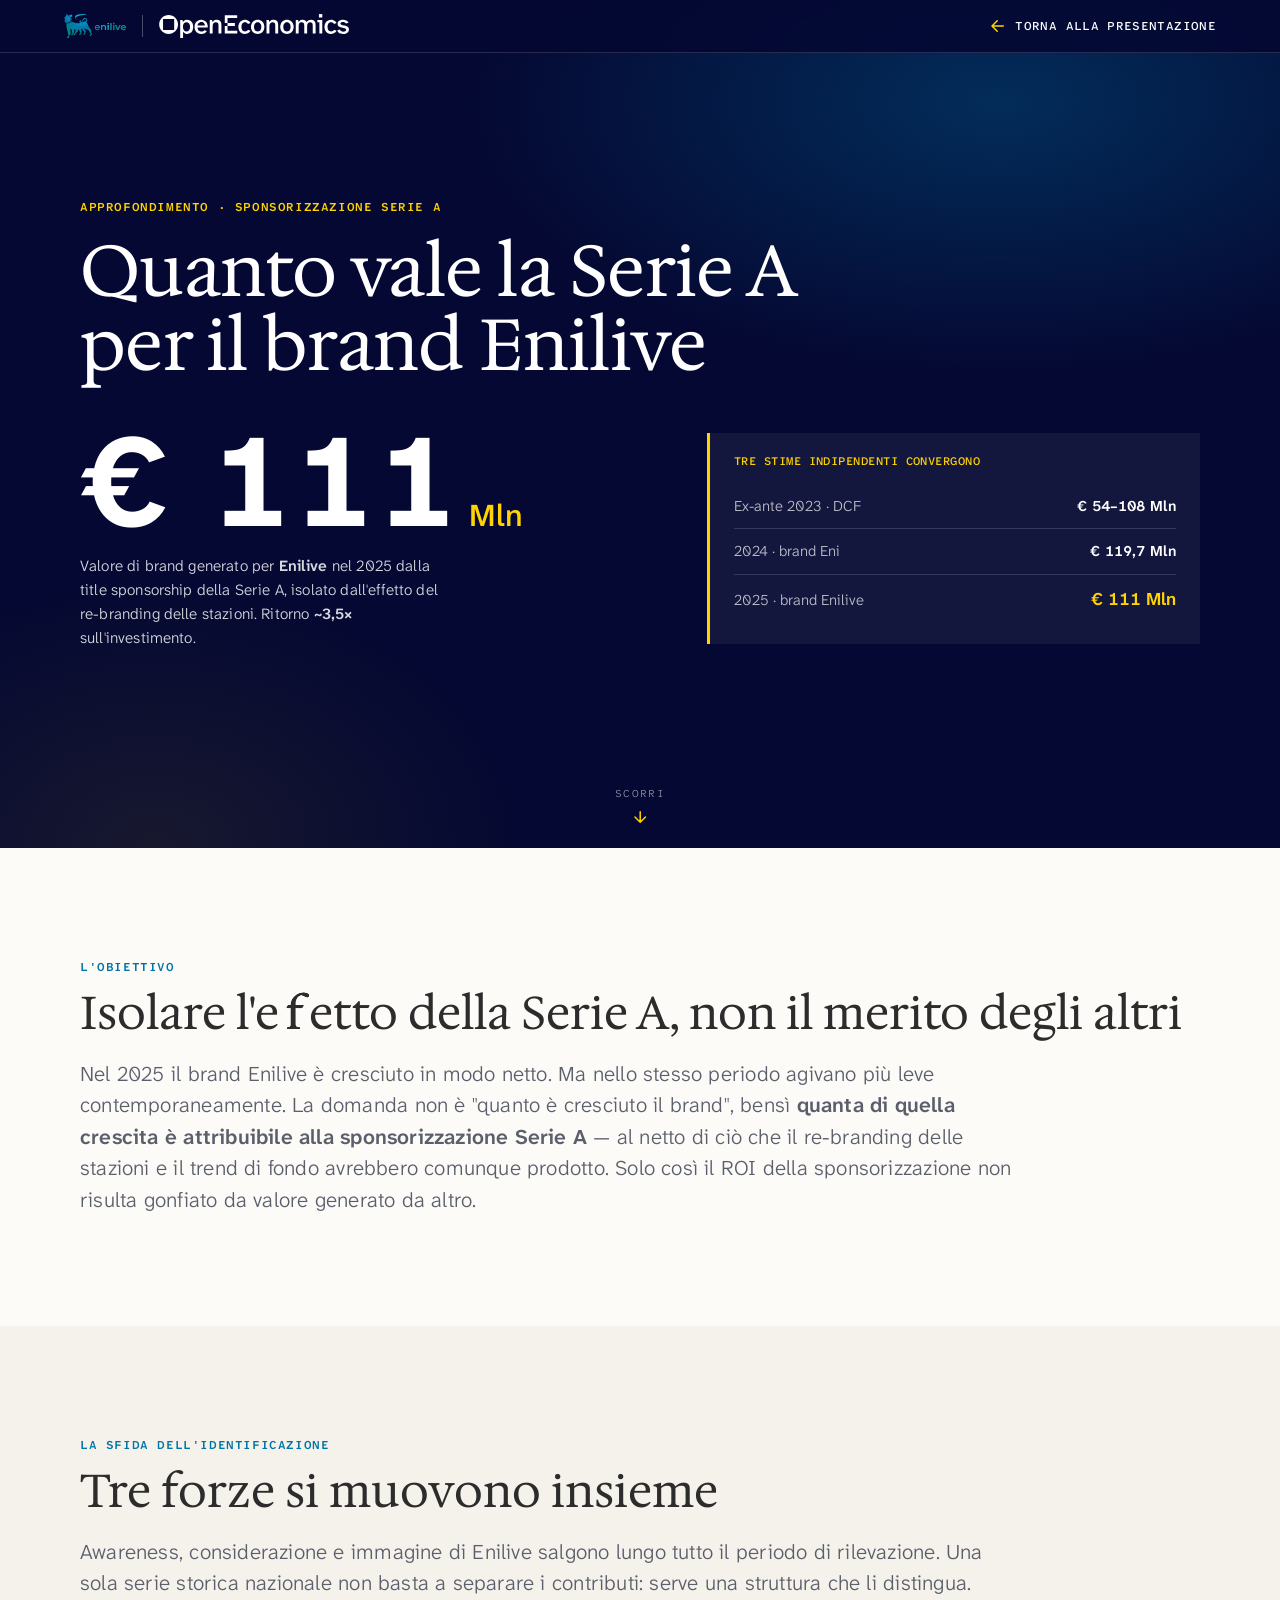
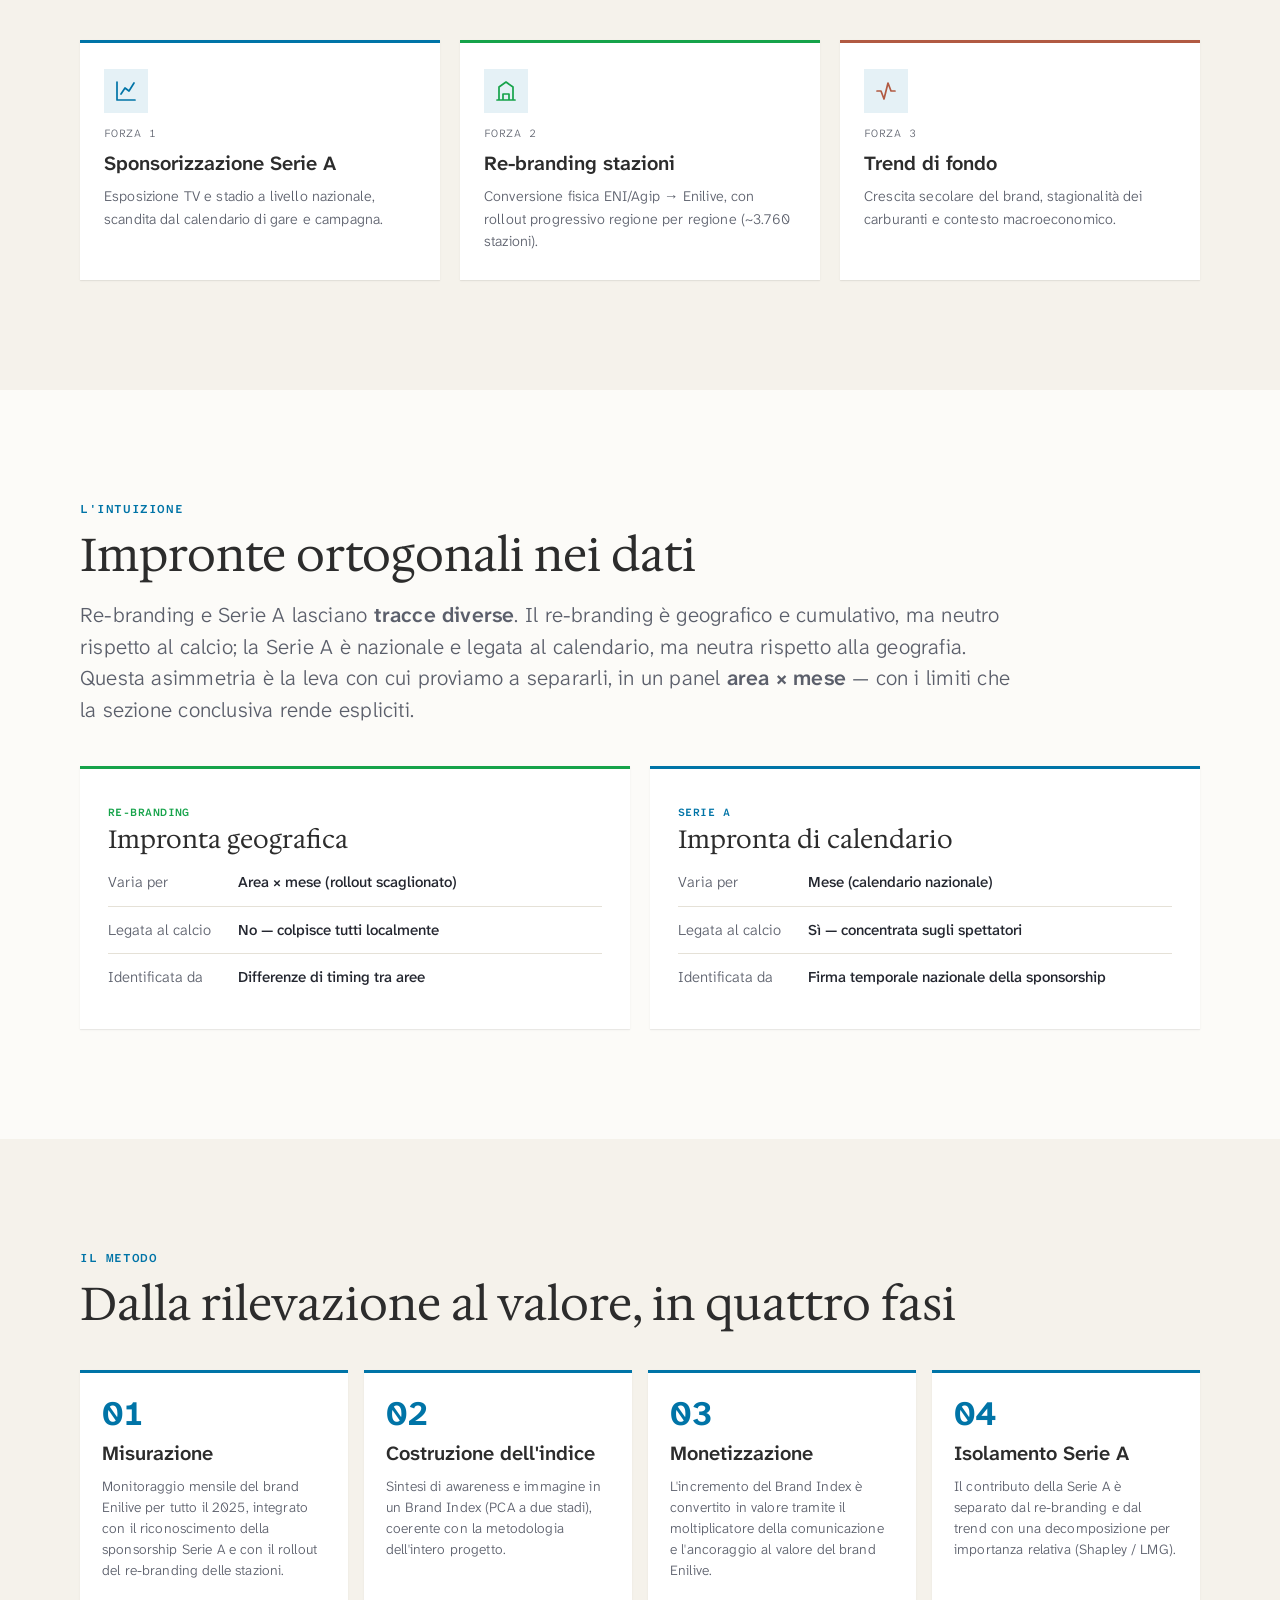
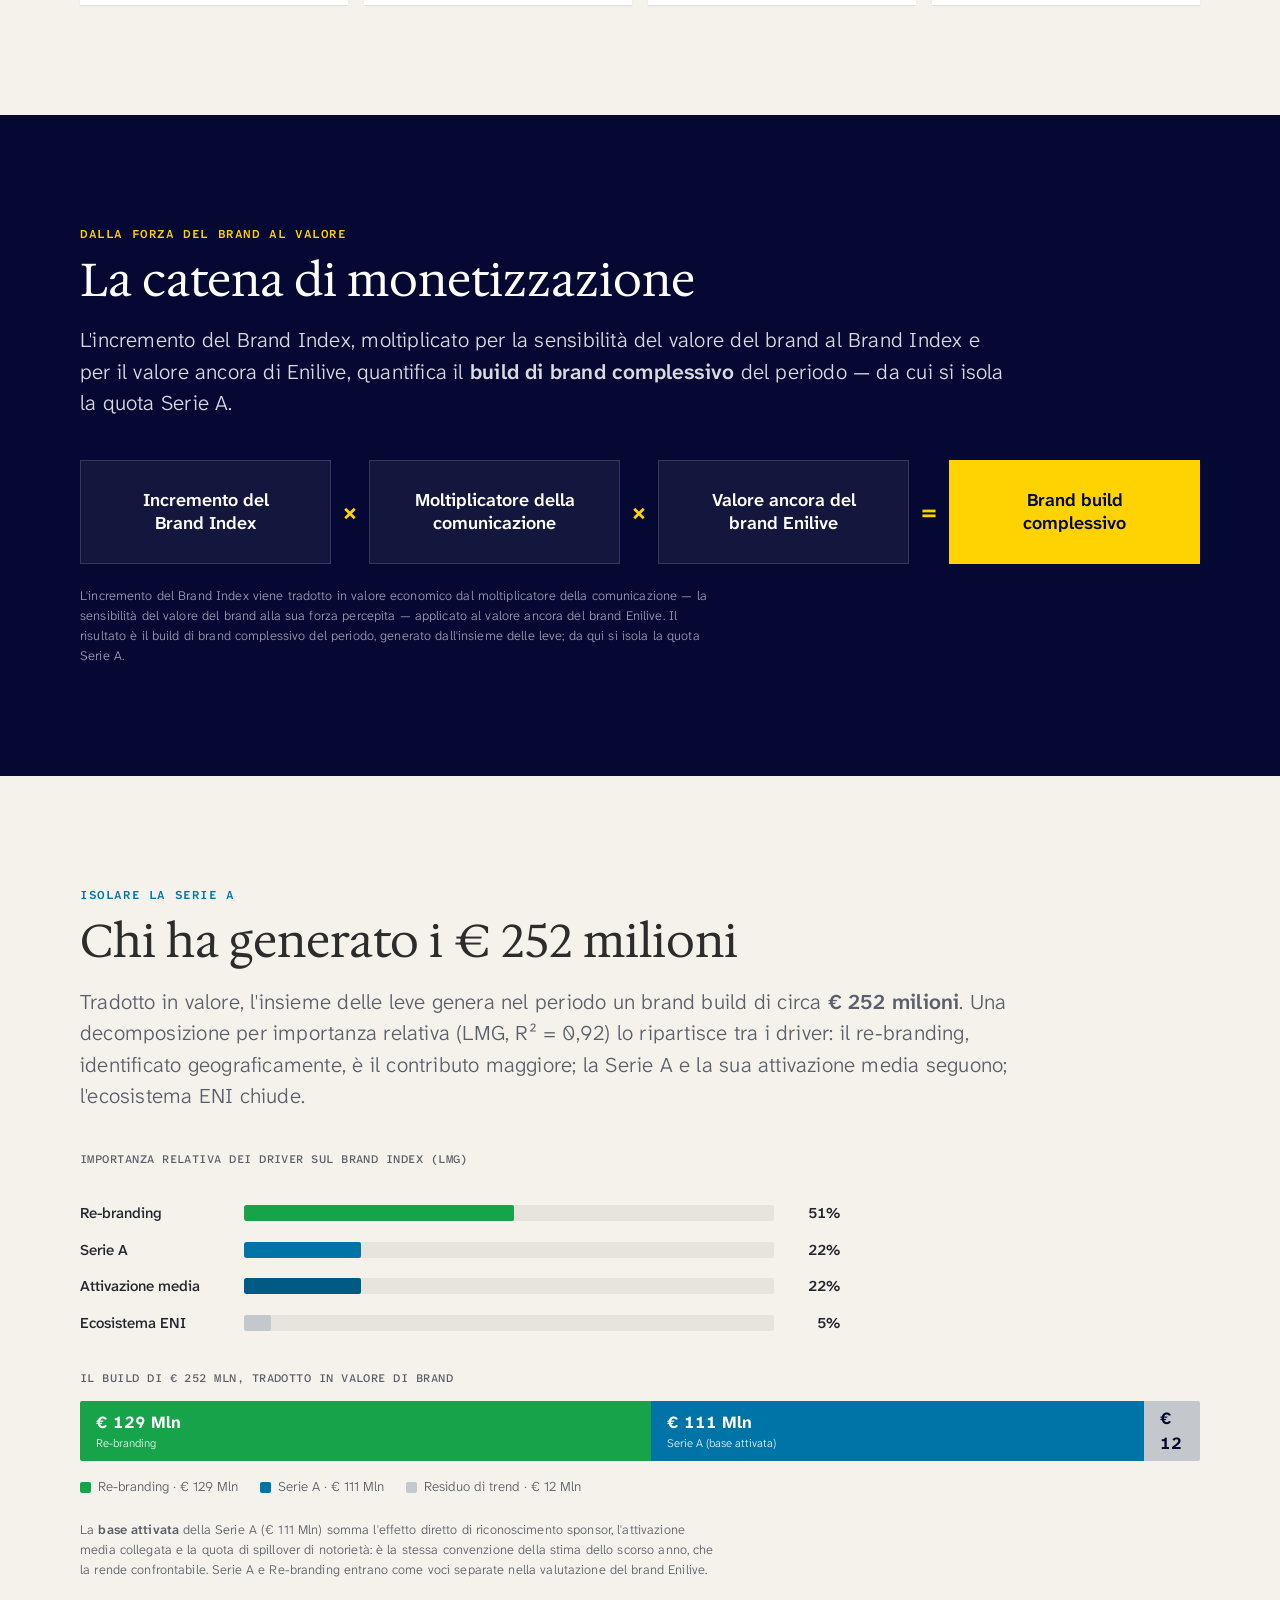
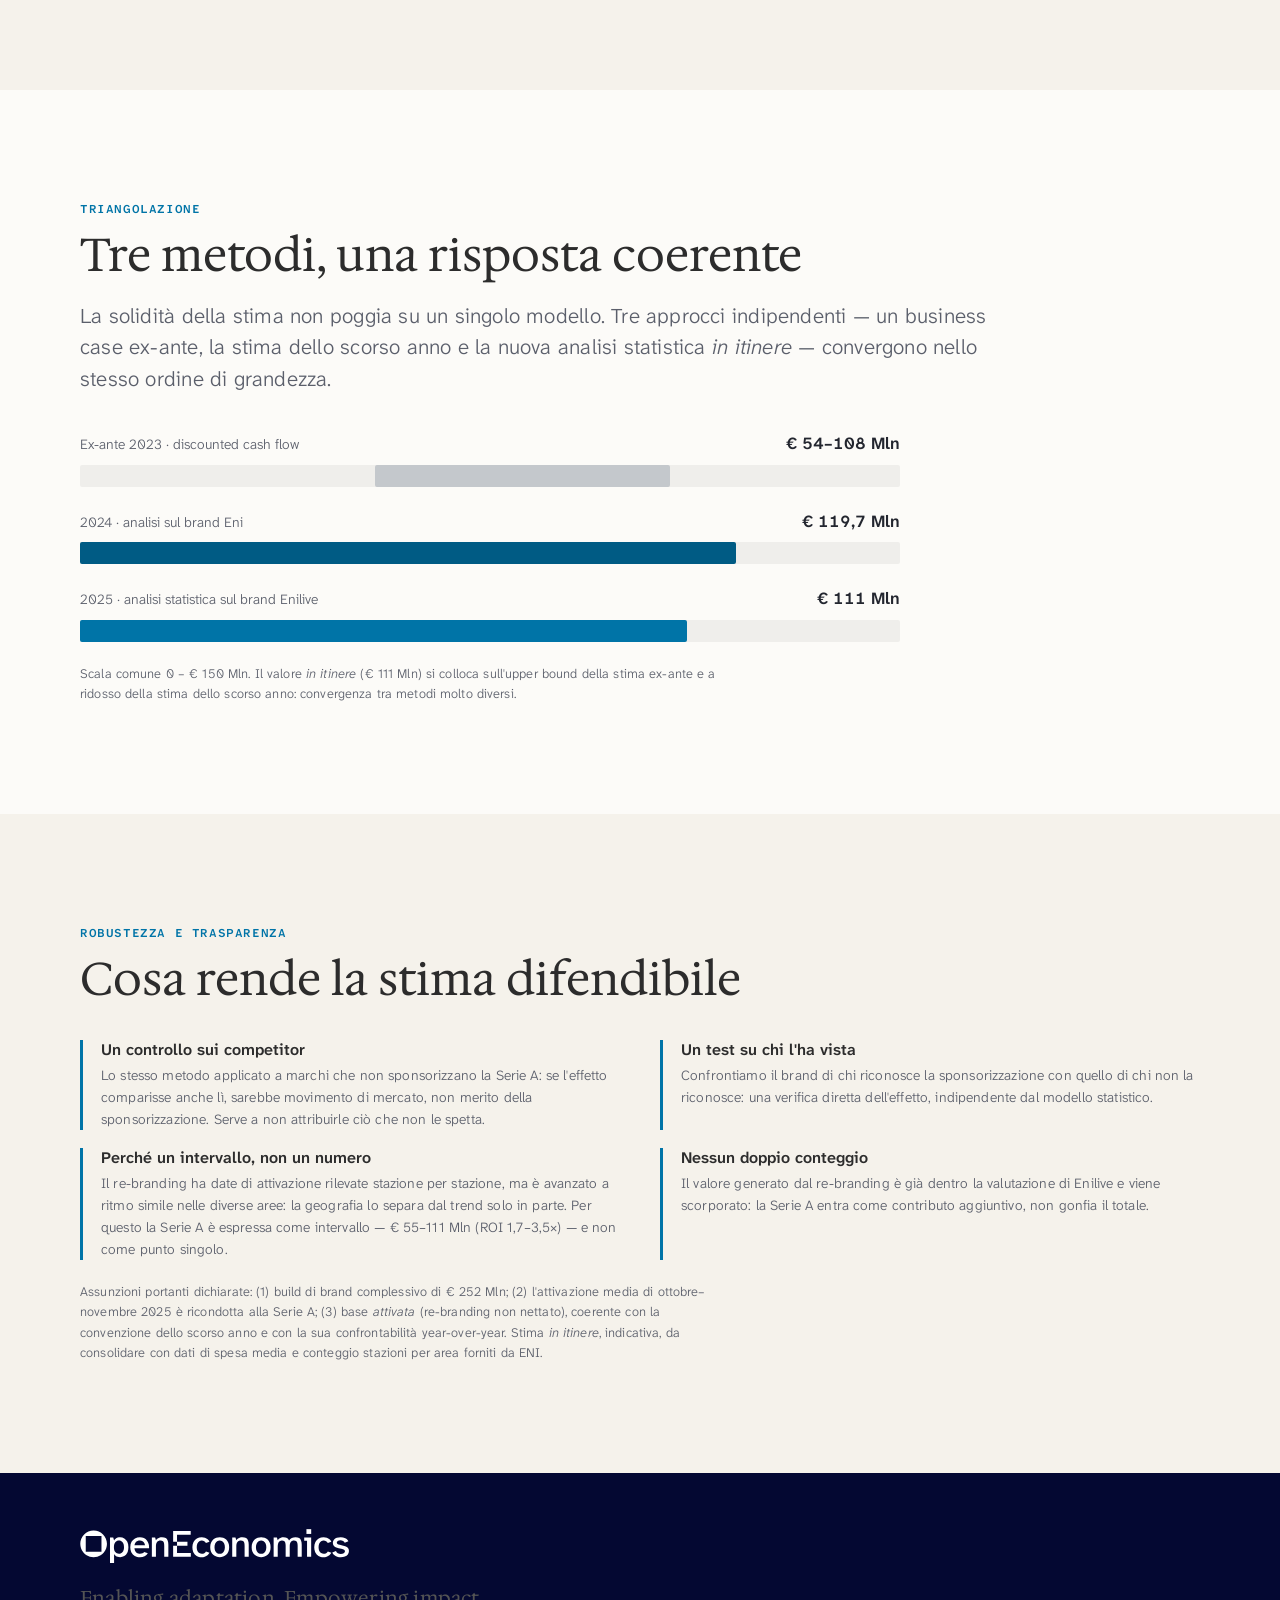
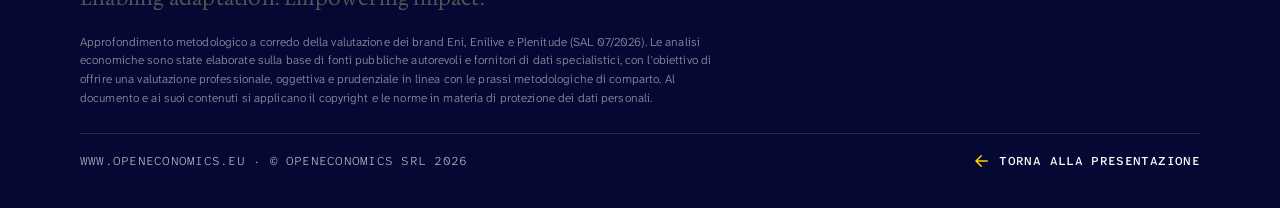
==== serie-a.html @ bb9677ac "Initial import of ENI_BrandValue_web" ====
<!doctype html>
<!-- ============================================================================
     Approfondimento — Sponsorizzazione Serie A · valore di brand per Enilive
     Pagina standalone collegata da index.html (CTA "Approfondisci"). Offline,
     percorsi relativi (ds-kit/, assets/). Metodo e cifre da docs/serie_a_effect_methodology.md.
     ============================================================================ -->
<html lang="it">
<head>
<meta charset="utf-8">
<meta name="viewport" content="width=device-width,initial-scale=1">
<title>Serie A · Valore di brand per Enilive — Approfondimento | OpenEconomics</title>
<link rel="stylesheet" href="ds-kit/fonts.css">
<link rel="stylesheet" href="ds-kit/colors_and_type.css">
<link rel="stylesheet" href="ds-kit/components.css">
<style>
:root{
  --navy:#040832; --navy2:#0B1046; --yellow:#FFD300; --cream:#F5F2EB; --white:#fff;
  --ink:#23262F; --soft:#5B5F6B; --line:#E5E1D7; --line-d:rgba(255,255,255,.14);
  --teal:#0074A7; --teal-d:#005B84; --green:#16A34A; --terra:#B15A42; --grey:#C4C8CC;
  --serif:var(--oe-font-serif); --sans:var(--oe-font-sans); --mono:var(--oe-font-mono);
  --maxw:1120px; --pad:clamp(22px,5vw,72px);
}
*,*::before,*::after{box-sizing:border-box}
html{scroll-behavior:smooth}
body{margin:0;font-family:var(--sans);font-weight:300;color:var(--ink);background:var(--cream);font-size:18px;line-height:1.5;-webkit-font-smoothing:antialiased;overflow-x:hidden}
img{max-width:100%;display:block;height:auto}
p{margin:0}
h1,h2,h3{margin:0}
h1{font-family:var(--serif);font-weight:400;font-size:clamp(38px,6vw,72px);line-height:1.03;letter-spacing:-.01em}
h2{font-family:var(--serif);font-weight:400;font-size:clamp(28px,4vw,46px);line-height:1.1}
h3{font-family:var(--sans);font-weight:600;font-size:20px;line-height:1.25}
.num{font-variant-numeric:tabular-nums;font-feature-settings:"tnum" 1}
strong{font-weight:600;color:inherit}

/* topbar */
.top{position:fixed;top:0;left:0;right:0;z-index:50;display:flex;align-items:center;justify-content:space-between;
  gap:16px;padding:14px var(--pad);background:rgba(4,8,50,.86);backdrop-filter:blur(8px);border-bottom:1px solid var(--line-d)}
.top__logos{display:flex;align-items:center;gap:16px}
.top__logos img{height:24px;width:auto}
.top__logos .sep{width:1px;height:22px;background:rgba(255,255,255,.28)}
.back{display:inline-flex;align-items:center;gap:8px;text-decoration:none;color:#fff;font-family:var(--mono);
  text-transform:uppercase;font-size:12px;letter-spacing:.03em;font-weight:500}
.back svg{width:18px;height:18px;stroke:var(--yellow);stroke-width:2;fill:none;stroke-linecap:round;stroke-linejoin:round}
.back:hover{color:var(--yellow)}

/* sections */
section{padding:clamp(64px,9vw,110px) var(--pad)}
.wrap{max-width:var(--maxw);margin:0 auto;width:100%}
.s-navy{background:var(--navy);color:#fff}
.s-navy h1,.s-navy h2,.s-navy h3{color:#fff}
.s-cream{background:var(--cream)}
.s-white{background:#FCFBF8}
.chip{display:inline-block;font-family:var(--mono);font-size:12.5px;font-weight:500;text-transform:uppercase;
  letter-spacing:.03em;background:var(--yellow);color:var(--navy);padding:6px 13px;border-radius:2px}
.eyebrow{font-family:var(--mono);font-size:12px;text-transform:uppercase;letter-spacing:.05em;color:var(--teal);font-weight:600;margin-bottom:12px}
.s-navy .eyebrow{color:var(--yellow)}
.lead{font-size:clamp(17px,1.9vw,21px);font-weight:300;line-height:1.5;max-width:72ch;margin-top:20px;color:var(--soft)}
.s-navy .lead{color:rgba(255,255,255,.85)}
.body{font-size:16.5px;line-height:1.6;font-weight:300;color:var(--soft);max-width:70ch}
.s-navy .body{color:rgba(255,255,255,.8)}
.hl{color:var(--teal);font-weight:600} .s-navy .hl{color:var(--yellow)}
.fig-label{font-family:var(--mono);font-size:11.5px;text-transform:uppercase;letter-spacing:.04em;color:var(--soft);margin-bottom:14px;font-weight:500}
.s-navy .fig-label{color:var(--yellow)}
.note{font-size:13px;line-height:1.55;color:var(--soft);font-weight:300;max-width:80ch;margin-top:22px}
.s-navy .note{color:rgba(255,255,255,.6)}

/* hero */
.hero{min-height:calc(100svh - 52px);display:flex;flex-direction:column;justify-content:center;position:relative;overflow:hidden}
.hero__glow{position:absolute;inset:0;z-index:0;pointer-events:none;background:
  radial-gradient(900px 460px at 78% 12%, rgba(0,116,167,.34), transparent 60%),
  radial-gradient(700px 500px at 12% 100%, rgba(255,211,0,.08), transparent 55%)}
.hero .wrap{position:relative;z-index:1}
.hero__brand{height:34px;width:auto;margin-bottom:26px}
.hero h1{max-width:17ch;margin-top:18px}
.hero__figure{display:grid;grid-template-columns:1.15fr 1fr;gap:clamp(28px,5vw,60px);align-items:center;margin-top:44px}
@media(max-width:820px){.hero__figure{grid-template-columns:1fr;gap:28px}}
.big{font-family:var(--sans);font-variant-numeric:tabular-nums;font-weight:700;font-size:clamp(64px,11vw,132px);line-height:.85;color:#fff;white-space:nowrap}
.big small{font-size:.24em;font-weight:500;color:var(--yellow)}
.big__cap{font-size:15.5px;line-height:1.55;color:rgba(255,255,255,.85);font-weight:300;max-width:36ch;margin-top:16px}
.tri{background:rgba(255,255,255,.06);border-left:3px solid var(--yellow);padding:20px 24px}
.tri__row{display:flex;justify-content:space-between;align-items:baseline;gap:14px;padding:11px 0;border-bottom:1px solid var(--line-d);font-size:15px}
.tri__row:last-child{border-bottom:0}
.tri__row span{color:rgba(255,255,255,.72);font-weight:300}
.tri__row b{font-variant-numeric:tabular-nums;font-weight:600;color:#fff}
.tri__row--hl b{color:var(--yellow);font-size:18px}
.scrollcue{position:absolute;left:50%;bottom:22px;transform:translateX(-50%);z-index:2;display:flex;flex-direction:column;
  align-items:center;gap:6px;color:rgba(255,255,255,.6);font-family:var(--mono);font-size:10.5px;letter-spacing:.12em;text-transform:uppercase}
.scrollcue svg{width:18px;height:18px;stroke:var(--yellow);stroke-width:2;fill:none;stroke-linecap:round;stroke-linejoin:round;animation:bob 1.8s ease-in-out infinite}
@keyframes bob{0%,100%{transform:translateY(0)}50%{transform:translateY(5px)}}

/* forces / cards */
.grid3{display:grid;grid-template-columns:repeat(3,1fr);gap:20px;margin-top:40px}
@media(max-width:860px){.grid3{grid-template-columns:1fr}}
.card{background:#fff;box-shadow:var(--oe-shadow-1);padding:26px 24px;border-top:3px solid var(--tone,var(--teal));display:flex;flex-direction:column;gap:10px}
.s-navy .card{background:rgba(255,255,255,.05);box-shadow:none}
.card .ic{width:44px;height:44px;display:grid;place-items:center;background:rgba(0,116,167,.1);margin-bottom:2px}
.card .ic svg{width:24px;height:24px;stroke:var(--tone,var(--teal));stroke-width:1.7;fill:none;stroke-linecap:round;stroke-linejoin:round}
.s-navy .card .ic{background:rgba(255,211,0,.12)}
.card p{font-size:14.5px;line-height:1.55;color:var(--soft);font-weight:300}
.s-navy .card p{color:rgba(255,255,255,.8)}
.card .k{font-family:var(--mono);font-size:11px;text-transform:uppercase;letter-spacing:.04em;color:var(--soft)}

/* orthogonal comparison */
.ortho{display:grid;grid-template-columns:1fr 1fr;gap:20px;margin-top:40px}
@media(max-width:820px){.ortho{grid-template-columns:1fr}}
.ortho__col{background:#fff;box-shadow:var(--oe-shadow-1);padding:28px;border-top:3px solid var(--tone)}
.ortho__col h3{font-family:var(--serif);font-weight:400;font-size:25px;margin-bottom:4px}
.ortho__tag{font-family:var(--mono);font-size:11px;text-transform:uppercase;letter-spacing:.04em;color:var(--tone);font-weight:600}
.ortho__row{display:flex;gap:12px;padding:12px 0;border-bottom:1px solid var(--line);font-size:15px}
.ortho__row:last-child{border-bottom:0}
.ortho__row .lbl{width:118px;flex:none;color:var(--soft);font-weight:300}
.ortho__row .val{font-weight:500;color:var(--ink)}

/* steps */
.steps{display:grid;grid-template-columns:repeat(4,1fr);gap:16px;margin-top:40px}
@media(max-width:960px){.steps{grid-template-columns:1fr 1fr}}
@media(max-width:560px){.steps{grid-template-columns:1fr}}
.step{background:#fff;box-shadow:var(--oe-shadow-1);padding:24px 22px;display:flex;flex-direction:column;gap:10px;border-top:3px solid var(--teal)}
.step__n{font-family:var(--sans);font-variant-numeric:tabular-nums;font-weight:700;font-size:34px;line-height:1;color:var(--teal)}
.step p{font-size:14px;line-height:1.5;color:var(--soft);font-weight:300}

/* monetization flow */
.flow{display:flex;align-items:stretch;gap:12px;margin-top:40px;flex-wrap:wrap}
.flow__node{flex:1 1 150px;min-height:104px;background:rgba(255,255,255,.06);border:1px solid var(--line-d);padding:20px 18px;text-align:center;display:flex;flex-direction:column;gap:7px;justify-content:center}
.flow__concept{font-family:var(--sans);font-weight:600;font-size:clamp(15px,1.7vw,18px);line-height:1.25;color:#fff}
.flow__node.res .flow__concept{color:var(--navy)}
.flow__node.res{background:var(--yellow);border-color:var(--yellow);color:var(--navy)}
.flow__v{font-family:var(--sans);font-variant-numeric:tabular-nums;font-weight:700;font-size:clamp(26px,3.4vw,38px);line-height:1;color:#fff}
.flow__node.res .flow__v{color:var(--navy)}
.flow__l{font-size:12.5px;line-height:1.4;color:rgba(255,255,255,.72);font-weight:300}
.flow__node.res .flow__l{color:rgba(4,8,50,.75)}
.flow__op{align-self:center;font-family:var(--sans);font-size:26px;font-weight:600;color:var(--yellow);flex:none}
@media(max-width:820px){.flow{flex-direction:column}.flow__op{transform:rotate(90deg)}}

/* stacked split bar */
.split{margin-top:36px}
.split__bar{display:flex;height:60px;width:100%;border-radius:2px;overflow:hidden}
.split__seg{display:flex;flex-direction:column;justify-content:center;padding:0 16px;color:#fff;min-width:0}
.split__seg .sv{font-family:var(--sans);font-variant-numeric:tabular-nums;font-weight:700;font-size:17px}
.split__seg .sl{font-size:11.5px;opacity:.9;white-space:nowrap;overflow:hidden;text-overflow:ellipsis}
.split__legend{display:flex;gap:22px;flex-wrap:wrap;margin-top:16px;font-size:13.5px;color:var(--soft)}
.split__legend span{display:inline-flex;align-items:center;gap:7px}
.split__legend i{width:11px;height:11px;border-radius:2px;flex:none}

/* LMG bars */
.lmg{margin-top:34px;display:flex;flex-direction:column;gap:14px;max-width:760px}
.lmg__row{display:grid;grid-template-columns:150px 1fr 52px;gap:14px;align-items:center}
.lmg__name{font-size:15px;font-weight:500}
.lmg__track{height:16px;background:rgba(0,0,0,.06);border-radius:2px;overflow:hidden}
.s-navy .lmg__track{background:rgba(255,255,255,.1)}
.lmg__fill{height:100%;border-radius:2px}
.lmg__pct{font-variant-numeric:tabular-nums;font-weight:600;font-size:15px;text-align:right}

/* triangulation */
.tribars{margin-top:36px;display:flex;flex-direction:column;gap:22px;max-width:820px}
.tribar__head{display:flex;justify-content:space-between;align-items:baseline;margin-bottom:8px}
.tribar__head span{font-size:14px;color:var(--soft)}
.tribar__head b{font-variant-numeric:tabular-nums;font-weight:600;font-size:17px;color:var(--ink)}
.tribar__track{position:relative;height:22px;background:rgba(0,0,0,.05);border-radius:2px}
.tribar__fill{position:absolute;top:0;bottom:0;border-radius:2px}

/* stat tiles */
.tiles{display:grid;grid-template-columns:repeat(4,1fr);gap:18px;margin-top:40px}
@media(max-width:860px){.tiles{grid-template-columns:1fr 1fr}}
.tile{background:rgba(255,255,255,.06);border-top:3px solid var(--yellow);padding:24px 22px;display:flex;flex-direction:column;gap:8px}
.tile .tv{font-family:var(--sans);font-variant-numeric:tabular-nums;font-weight:700;font-size:clamp(34px,4.5vw,50px);line-height:1;color:#fff}
.tile .tl{font-size:13.5px;line-height:1.4;color:rgba(255,255,255,.78);font-weight:300}

/* robustness list */
.robust{display:grid;grid-template-columns:repeat(2,1fr);gap:18px 40px;margin-top:36px}
@media(max-width:760px){.robust{grid-template-columns:1fr}}
.robust__item{padding-left:18px;border-left:3px solid var(--teal)}
.robust__item h3{font-family:var(--sans);font-size:16px;font-weight:600;margin-bottom:5px}
.robust__item p{font-size:14px;line-height:1.55;color:var(--soft);font-weight:300}

/* footer */
.foot{background:var(--navy);color:#fff;padding:56px var(--pad) 38px}
.foot__logo{height:34px;width:auto;margin-bottom:22px}
.foot__tag{font-family:var(--serif);font-size:20px;max-width:640px}
.foot__legal{font-size:12px;line-height:1.55;color:rgba(255,255,255,.55);font-weight:300;max-width:82ch;margin-top:22px}
.foot__bar{border-top:1px solid var(--line-d);margin-top:26px;padding-top:18px;display:flex;justify-content:space-between;flex-wrap:wrap;gap:12px;font-family:var(--mono);font-size:12px;color:rgba(255,255,255,.7);text-transform:uppercase;letter-spacing:.02em}

/* reveal */
.reveal{opacity:0;transform:translateY(22px);transition:opacity .7s cubic-bezier(.2,.7,.2,1),transform .7s cubic-bezier(.2,.7,.2,1)}
.reveal.in{opacity:1;transform:none}
@media(prefers-reduced-motion:reduce){.reveal{opacity:1;transform:none;transition:none}}
</style>
</head>
<body>

<header class="top">
  <div class="top__logos">
    <img src="assets/enilive-logo.svg" alt="Enilive">
    <span class="sep"></span>
    <img src="ds-kit/components/logo-white.svg" alt="OpenEconomics">
  </div>
  <a class="back" href="index.html"><svg viewBox="0 0 24 24"><path d="M19 12H5M11 5l-7 7 7 7"/></svg>Torna alla presentazione</a>
</header>

<!-- ═══ HERO ═══ -->
<section class="hero s-navy">
  <div class="hero__glow"></div>
  <div class="wrap">
    <div class="eyebrow">Approfondimento · Sponsorizzazione Serie A</div>
    <h1>Quanto vale la Serie A per il brand Enilive</h1>
    <div class="hero__figure">
      <div>
        <div class="big num">€ 111<small> Mln</small></div>
        <p class="big__cap">Valore di brand generato per <strong>Enilive</strong> nel 2025 dalla title sponsorship della Serie A, isolato dall'effetto del re-branding delle stazioni. Ritorno <strong>~3,5×</strong> sull'investimento.</p>
      </div>
      <div class="tri">
        <div class="fig-label" style="color:var(--yellow)">Tre stime indipendenti convergono</div>
        <div class="tri__row"><span>Ex-ante 2023 · DCF</span><b>€ 54–108 Mln</b></div>
        <div class="tri__row"><span>2024 · brand Eni</span><b>€ 119,7 Mln</b></div>
        <div class="tri__row tri__row--hl"><span>2025 · brand Enilive</span><b>€ 111 Mln</b></div>
      </div>
    </div>
  </div>
  <div class="scrollcue">Scorri<svg viewBox="0 0 24 24"><path d="M12 5v14M5 12l7 7 7-7"/></svg></div>
</section>

<!-- ═══ LA DOMANDA ═══ -->
<section class="s-white">
  <div class="wrap reveal">
    <div class="eyebrow">L'obiettivo</div>
    <h2>Isolare l'effetto della Serie A, non il merito degli altri</h2>
    <p class="lead">Nel 2025 il brand Enilive è cresciuto in modo netto. Ma nello stesso periodo agivano più leve contemporaneamente. La domanda non è "quanto è cresciuto il brand", bensì <strong>quanta di quella crescita è attribuibile alla sponsorizzazione Serie A</strong> — al netto di ciò che il re-branding delle stazioni e il trend di fondo avrebbero comunque prodotto. Solo così il ROI della sponsorizzazione non risulta gonfiato da valore generato da altro.</p>
  </div>
</section>

<!-- ═══ LA SFIDA ═══ -->
<section class="s-cream">
  <div class="wrap reveal">
    <div class="eyebrow">La sfida dell'identificazione</div>
    <h2>Tre forze si muovono insieme</h2>
    <p class="lead">Awareness, considerazione e immagine di Enilive salgono lungo tutto il periodo di rilevazione. Una sola serie storica nazionale non basta a separare i contributi: serve una struttura che li distingua.</p>
    <div class="grid3">
      <div class="card" style="--tone:var(--teal)">
        <div class="ic"><svg viewBox="0 0 24 24"><path d="M3 3v18h18"/><path d="M7 15l4-6 4 3 5-8"/></svg></div>
        <span class="k">Forza 1</span><h3>Sponsorizzazione Serie A</h3>
        <p>Esposizione TV e stadio a livello nazionale, scandita dal calendario di gare e campagna.</p>
      </div>
      <div class="card" style="--tone:var(--green)">
        <div class="ic"><svg viewBox="0 0 24 24"><path d="M3 21h18M5 21V8l7-5 7 5v13M9 21v-6h6v6"/></svg></div>
        <span class="k">Forza 2</span><h3>Re-branding stazioni</h3>
        <p>Conversione fisica ENI/Agip → Enilive, con rollout progressivo regione per regione (~3.760 stazioni).</p>
      </div>
      <div class="card" style="--tone:var(--terra)">
        <div class="ic"><svg viewBox="0 0 24 24"><path d="M3 12h4l3 8 4-16 3 8h4"/></svg></div>
        <span class="k">Forza 3</span><h3>Trend di fondo</h3>
        <p>Crescita secolare del brand, stagionalità dei carburanti e contesto macroeconomico.</p>
      </div>
    </div>
  </div>
</section>

<!-- ═══ IMPRONTE ORTOGONALI ═══ -->
<section class="s-white">
  <div class="wrap reveal">
    <div class="eyebrow">L'intuizione</div>
    <h2>Impronte ortogonali nei dati</h2>
    <p class="lead">Re-branding e Serie A lasciano <strong>tracce diverse</strong>. Il re-branding è geografico e cumulativo, ma neutro rispetto al calcio; la Serie A è nazionale e legata al calendario, ma neutra rispetto alla geografia. Questa asimmetria è la leva con cui proviamo a separarli, in un panel <strong>area × mese</strong> — con i limiti che la sezione conclusiva rende espliciti.</p>
    <div class="ortho">
      <div class="ortho__col" style="--tone:var(--green)">
        <span class="ortho__tag">Re-branding</span>
        <h3>Impronta geografica</h3>
        <div class="ortho__row"><span class="lbl">Varia per</span><span class="val">Area × mese (rollout scaglionato)</span></div>
        <div class="ortho__row"><span class="lbl">Legata al calcio</span><span class="val">No — colpisce tutti localmente</span></div>
        <div class="ortho__row"><span class="lbl">Identificata da</span><span class="val">Differenze di timing tra aree</span></div>
      </div>
      <div class="ortho__col" style="--tone:var(--teal)">
        <span class="ortho__tag">Serie A</span>
        <h3>Impronta di calendario</h3>
        <div class="ortho__row"><span class="lbl">Varia per</span><span class="val">Mese (calendario nazionale)</span></div>
        <div class="ortho__row"><span class="lbl">Legata al calcio</span><span class="val">Sì — concentrata sugli spettatori</span></div>
        <div class="ortho__row"><span class="lbl">Identificata da</span><span class="val">Firma temporale nazionale della sponsorship</span></div>
      </div>
    </div>
  </div>
</section>

<!-- ═══ METODO 4 FASI ═══ -->
<section class="s-cream">
  <div class="wrap reveal">
    <div class="eyebrow">Il metodo</div>
    <h2>Dalla rilevazione al valore, in quattro fasi</h2>
    <div class="steps">
      <div class="step">
        <span class="step__n">01</span><h3>Misurazione</h3>
        <p>Monitoraggio mensile del brand Enilive per tutto il 2025, integrato con il riconoscimento della sponsorship Serie A e con il rollout del re-branding delle stazioni.</p>
      </div>
      <div class="step">
        <span class="step__n">02</span><h3>Costruzione dell'indice</h3>
        <p>Sintesi di awareness e immagine in un Brand Index (PCA a due stadi), coerente con la metodologia dell'intero progetto.</p>
      </div>
      <div class="step">
        <span class="step__n">03</span><h3>Monetizzazione</h3>
        <p>L'incremento del Brand Index è convertito in valore tramite il moltiplicatore della comunicazione e l'ancoraggio al valore del brand Enilive.</p>
      </div>
      <div class="step">
        <span class="step__n">04</span><h3>Isolamento Serie A</h3>
        <p>Il contributo della Serie A è separato dal re-branding e dal trend con una decomposizione per importanza relativa (Shapley / LMG).</p>
      </div>
    </div>
  </div>
</section>

<!-- ═══ MONETIZZAZIONE FLOW ═══ -->
<section class="s-navy">
  <div class="wrap reveal">
    <div class="eyebrow">Dalla forza del brand al valore</div>
    <h2>La catena di monetizzazione</h2>
    <p class="lead">L'incremento del Brand Index, moltiplicato per la sensibilità del valore del brand al Brand Index e per il valore ancora di Enilive, quantifica il <strong>build di brand complessivo</strong> del periodo — da cui si isola la quota Serie A.</p>
    <div class="flow">
      <div class="flow__node"><span class="flow__concept">Incremento del<br>Brand Index</span></div>
      <span class="flow__op">×</span>
      <div class="flow__node"><span class="flow__concept">Moltiplicatore della<br>comunicazione</span></div>
      <span class="flow__op">×</span>
      <div class="flow__node"><span class="flow__concept">Valore ancora del<br>brand Enilive</span></div>
      <span class="flow__op">=</span>
      <div class="flow__node res"><span class="flow__concept">Brand build<br>complessivo</span></div>
    </div>
    <p class="note">L'incremento del Brand Index viene tradotto in valore economico dal moltiplicatore della comunicazione — la sensibilità del valore del brand alla sua forza percepita — applicato al valore ancora del brand Enilive. Il risultato è il build di brand complessivo del periodo, generato dall'insieme delle leve; da qui si isola la quota Serie A.</p>
  </div>
</section>

<!-- ═══ DECOMPOSIZIONE ═══ -->
<section class="s-cream">
  <div class="wrap reveal">
    <div class="eyebrow">Isolare la Serie A</div>
    <h2>Chi ha generato i € 252 milioni</h2>
    <p class="lead">Tradotto in valore, l'insieme delle leve genera nel periodo un brand build di circa <strong>€ 252 milioni</strong>. Una decomposizione per importanza relativa (LMG, R² = 0,92) lo ripartisce tra i driver: il re-branding, identificato geograficamente, è il contributo maggiore; la Serie A e la sua attivazione media seguono; l'ecosistema ENI chiude.</p>

    <div class="fig-label" style="margin-top:38px">Importanza relativa dei driver sul Brand Index (LMG)</div>
    <div class="lmg">
      <div class="lmg__row"><span class="lmg__name">Re-branding</span><div class="lmg__track"><div class="lmg__fill" style="width:51%;background:var(--green)"></div></div><span class="lmg__pct">51%</span></div>
      <div class="lmg__row"><span class="lmg__name">Serie A</span><div class="lmg__track"><div class="lmg__fill" style="width:22%;background:var(--teal)"></div></div><span class="lmg__pct">22%</span></div>
      <div class="lmg__row"><span class="lmg__name">Attivazione media</span><div class="lmg__track"><div class="lmg__fill" style="width:22%;background:var(--teal-d)"></div></div><span class="lmg__pct">22%</span></div>
      <div class="lmg__row"><span class="lmg__name">Ecosistema ENI</span><div class="lmg__track"><div class="lmg__fill" style="width:5%;background:var(--grey)"></div></div><span class="lmg__pct">5%</span></div>
    </div>

    <div class="split">
      <div class="fig-label">Il build di € 252 Mln, tradotto in valore di brand</div>
      <div class="split__bar">
        <div class="split__seg" style="width:51%;background:var(--green)"><span class="sv">€ 129 Mln</span><span class="sl">Re-branding</span></div>
        <div class="split__seg" style="width:44%;background:var(--teal)"><span class="sv">€ 111 Mln</span><span class="sl">Serie A (base attivata)</span></div>
        <div class="split__seg" style="width:5%;background:var(--grey);color:var(--navy)"><span class="sv">€ 12</span><span class="sl"></span></div>
      </div>
      <div class="split__legend">
        <span><i style="background:var(--green)"></i>Re-branding · € 129 Mln</span>
        <span><i style="background:var(--teal)"></i>Serie A · € 111 Mln</span>
        <span><i style="background:var(--grey)"></i>Residuo di trend · € 12 Mln</span>
      </div>
    </div>
    <p class="note">La <strong>base attivata</strong> della Serie A (€ 111 Mln) somma l'effetto diretto di riconoscimento sponsor, l'attivazione media collegata e la quota di spillover di notorietà: è la stessa convenzione della stima dello scorso anno, che la rende confrontabile. Serie A e Re-branding entrano come voci separate nella valutazione del brand Enilive.</p>
  </div>
</section>

<!-- ═══ TRIANGOLAZIONE ═══ -->
<section class="s-white">
  <div class="wrap reveal">
    <div class="eyebrow">Triangolazione</div>
    <h2>Tre metodi, una risposta coerente</h2>
    <p class="lead">La solidità della stima non poggia su un singolo modello. Tre approcci indipendenti — un business case ex-ante, la stima dello scorso anno e la nuova analisi statistica <em>in itinere</em> — convergono nello stesso ordine di grandezza.</p>
    <div class="tribars">
      <div>
        <div class="tribar__head"><span>Ex-ante 2023 · discounted cash flow</span><b>€ 54–108 Mln</b></div>
        <div class="tribar__track"><div class="tribar__fill" style="left:36%;width:36%;background:var(--grey)"></div></div>
      </div>
      <div>
        <div class="tribar__head"><span>2024 · analisi sul brand Eni</span><b>€ 119,7 Mln</b></div>
        <div class="tribar__track"><div class="tribar__fill" style="left:0;width:80%;background:var(--teal-d)"></div></div>
      </div>
      <div>
        <div class="tribar__head"><span>2025 · analisi statistica sul brand Enilive</span><b>€ 111 Mln</b></div>
        <div class="tribar__track"><div class="tribar__fill" style="left:0;width:74%;background:var(--teal)"></div></div>
      </div>
    </div>
    <p class="note">Scala comune 0 – € 150 Mln. Il valore <em>in itinere</em> (€ 111 Mln) si colloca sull'upper bound della stima ex-ante e a ridosso della stima dello scorso anno: convergenza tra metodi molto diversi.</p>
  </div>
</section>

<!-- ═══ ROBUSTEZZA ═══ -->
<section class="s-cream">
  <div class="wrap reveal">
    <div class="eyebrow">Robustezza e trasparenza</div>
    <h2>Cosa rende la stima difendibile</h2>
    <div class="robust">
      <div class="robust__item"><h3>Un controllo sui competitor</h3><p>Lo stesso metodo applicato a marchi che non sponsorizzano la Serie A: se l'effetto comparisse anche lì, sarebbe movimento di mercato, non merito della sponsorizzazione. Serve a non attribuirle ciò che non le spetta.</p></div>
      <div class="robust__item"><h3>Un test su chi l'ha vista</h3><p>Confrontiamo il brand di chi riconosce la sponsorizzazione con quello di chi non la riconosce: una verifica diretta dell'effetto, indipendente dal modello statistico.</p></div>
      <div class="robust__item"><h3>Perché un intervallo, non un numero</h3><p>Il re-branding ha date di attivazione rilevate stazione per stazione, ma è avanzato a ritmo simile nelle diverse aree: la geografia lo separa dal trend solo in parte. Per questo la Serie A è espressa come intervallo — € 55–111 Mln (ROI 1,7–3,5×) — e non come punto singolo.</p></div>
      <div class="robust__item"><h3>Nessun doppio conteggio</h3><p>Il valore generato dal re-branding è già dentro la valutazione di Enilive e viene scorporato: la Serie A entra come contributo aggiuntivo, non gonfia il totale.</p></div>
    </div>
    <p class="note">Assunzioni portanti dichiarate: (1) build di brand complessivo di € 252 Mln; (2) l'attivazione media di ottobre–novembre 2025 è ricondotta alla Serie A; (3) base <em>attivata</em> (re-branding non nettato), coerente con la convenzione dello scorso anno e con la sua confrontabilità year-over-year. Stima <em>in itinere</em>, indicativa, da consolidare con dati di spesa media e conteggio stazioni per area forniti da ENI.</p>
  </div>
</section>

<!-- ═══ FOOTER ═══ -->
<footer class="foot">
  <div class="wrap">
    <img class="foot__logo" src="ds-kit/components/logo-white.svg" alt="OpenEconomics">
    <p class="foot__tag">Enabling adaptation. Empowering impact.</p>
    <p class="foot__legal">Approfondimento metodologico a corredo della valutazione dei brand Eni, Enilive e Plenitude (SAL 07/2026). Le analisi economiche sono state elaborate sulla base di fonti pubbliche autorevoli e fornitori di dati specialistici, con l'obiettivo di offrire una valutazione professionale, oggettiva e prudenziale in linea con le prassi metodologiche di comparto. Al documento e ai suoi contenuti si applicano il copyright e le norme in materia di protezione dei dati personali.</p>
    <div class="foot__bar"><span>www.openeconomics.eu · © OpenEconomics Srl <span data-year></span></span><a class="back" href="index.html"><svg viewBox="0 0 24 24"><path d="M19 12H5M11 5l-7 7 7 7"/></svg>Torna alla presentazione</a></div>
  </div>
</footer>

<script>
document.querySelectorAll('[data-year]').forEach(function(el){el.textContent=new Date().getFullYear();});
var io=new IntersectionObserver(function(es){es.forEach(function(e){if(e.isIntersecting){e.target.classList.add('in');io.unobserve(e.target);}});},{rootMargin:'0px 0px -8% 0px',threshold:.08});
document.querySelectorAll('.reveal').forEach(function(el){io.observe(el);});
</script>
</body>
</html>
---- ds-kit/fonts.css ----
@font-face{font-family:"Atkinson Hyperlegible Next";src:url("fonts/AtkinsonHyperlegibleNext-VariableFont_wght.ttf") format("truetype");font-weight:200 800;font-style:normal;font-display:swap}
@font-face{font-family:"Atkinson Hyperlegible Next";src:url("fonts/AtkinsonHyperlegibleNext-Italic-VariableFont_wght.ttf") format("truetype");font-weight:200 800;font-style:italic;font-display:swap}
@font-face{font-family:"Atkinson Hyperlegible Mono";src:url("fonts/AtkinsonHyperlegibleMono-VariableFont_wght.ttf") format("truetype");font-weight:200 800;font-style:normal;font-display:swap}
@font-face{font-family:"Hedvig Letters Serif";src:url("fonts/HedvigLettersSerif-18pt-Regular.ttf") format("truetype");font-weight:400;font-style:normal;font-display:swap}
---- ds-kit/colors_and_type.css ----
/* =========================================================================
   OpenEconomics — Design Tokens
   Source: OpenEconomics Brand Manual Colour (2025) + Figma "OpenEconomics — Website"
   ========================================================================= */

/* -----------------------------------------------------------------------
   Fonts
   ----------------------------------------------------------------------- */
/* Atkinson Hyperlegible Next — variable font covers full weight range 200–800 */
@font-face {
  font-family: "Atkinson Hyperlegible Next";
  src: url("./fonts/AtkinsonHyperlegibleNext-VariableFont_wght.ttf") format("truetype-variations");
  font-weight: 200 800; font-style: normal; font-display: swap;
}
@font-face {
  font-family: "Atkinson Hyperlegible Next";
  src: url("./fonts/AtkinsonHyperlegibleNext-Italic-VariableFont_wght.ttf") format("truetype-variations");
  font-weight: 200 800; font-style: italic; font-display: swap;
}

/* Atkinson Hyperlegible Mono — variable font */
@font-face {
  font-family: "Atkinson Hyperlegible Mono";
  src: url("./fonts/AtkinsonHyperlegibleMono-VariableFont_wght.ttf") format("truetype-variations");
  font-weight: 200 800; font-style: normal; font-display: swap;
}
@font-face {
  font-family: "Atkinson Hyperlegible Mono";
  src: url("./fonts/AtkinsonHyperlegibleMono-Italic-VariableFont_wght.ttf") format("truetype-variations");
  font-weight: 200 800; font-style: italic; font-display: swap;
}

@font-face {
  font-family: "Hedvig Letters Serif";
  src: url("./fonts/HedvigLettersSerif-18pt-Regular.ttf") format("truetype");
  font-weight: 400; font-style: normal; font-display: swap;
}

/* -----------------------------------------------------------------------
   Color tokens — straight from the Brand Manual
   ----------------------------------------------------------------------- */
:root {
  /* === Primary neutrals === */
  --oe-white: #FFFFFF;
  --oe-black: #000000;

  /* === Bluette — the brand's core identity color === */
  --oe-bluette-050: #EFE5FF;
  --oe-bluette-100: #D9C1FF;
  --oe-bluette-200: #B991FF;
  --oe-bluette-300: #A16AFF;
  --oe-bluette-400: #8742FF;
  --oe-bluette-500: #6E1AFF;
  --oe-bluette-600: #5902EE;
  --oe-bluette-700: #4400B3;   /* primary brand */
  --oe-bluette-800: #340088;
  --oe-bluette-900: #270065;   /* deep purple — footer & dark sections */
  --oe-bluette: var(--oe-bluette-700);

  /* === Lime — the accent === */
  --oe-lime-050: #EFFFDC;
  --oe-lime-100: #DFFFBB;
  --oe-lime-200: #D5FFA4;
  --oe-lime-300: #C9FF8C;
  --oe-lime-400: #B9FF69;       /* signature lime */
  --oe-lime-500: #91FF15;
  --oe-lime-600: #7FF100;
  --oe-lime-700: #67C300;
  --oe-lime-800: #458300;
  --oe-lime-900: #315C01;
  --oe-lime: var(--oe-lime-400);

  /* === Gray scale === */
  --oe-gray-000: #FFFFFF;
  --oe-gray-100: #F1F1F1;
  --oe-gray-200: #E7E7E7;
  --oe-gray-300: #D2D2D2;
  --oe-gray-400: #AFAFAF;
  --oe-gray-500: #999999;
  --oe-gray-600: #6E6E6E;
  --oe-gray-700: #545454;
  --oe-gray-800: #2C2C2C;
  --oe-gray-900: #000000;

  /* === Secondary palettes (use sparingly — for data viz, illustrations) === */
  --oe-magenta-400: #FF8DFF;  --oe-magenta-500: #FF4EFF;  --oe-magenta-600: #FF00FF;
  --oe-magenta-700: #C300C3;  --oe-magenta-800: #920092;  --oe-magenta-900: #600060;
  --oe-blu-400: #6161FF;      --oe-blu-500: #3A3AFF;      --oe-blu-600: #0000FF;
  --oe-blu-700: #0000A1;      --oe-blu-800: #000068;      --oe-blu-900: #000035;
  --oe-yellow-400: #FFF751;   --oe-yellow-500: #FFF300;   --oe-yellow-600: #F4E900;
  --oe-yellow-700: #595700;   --oe-yellow-800: #403E00;   --oe-yellow-900: #262500;
  --oe-green-400: #3FFFA5;    --oe-green-500: #00FF88;    --oe-green-600: #00E279;
  --oe-green-700: #00542D;    --oe-green-800: #003F22;    --oe-green-900: #002D18;
  --oe-cyan-400: #83FFFF;     --oe-cyan-500: #61FFFF;     --oe-cyan-600: #00FFFF;
  --oe-cyan-700: #005B5B;     --oe-cyan-800: #004646;     --oe-cyan-900: #003535;

  /* =======================================================================
     CIVIQA — brand di prodotto (namespace --cv-*).
     Accento primario: scala Blu elettrico (--cv-blu-600 #0000FF).
     Convive con il brand OpenEconomics; non sovrascrive i --oe-*.
     ======================================================================= */
  --cv-blu-900: #000035;  --cv-blu-800: #000068;  --cv-blu-700: #0000A1;
  --cv-blu-600: #0000FF;  --cv-blu-500: #3A3AFF;  --cv-blu-400: #6161FF;
  --cv-blu-300: #9696FF;  --cv-blu-200: #B6B6FF;  --cv-blu-100: #D5D5FF;
  --cv-blu-050: #F1F1FF;
  --cv-accent: var(--cv-blu-600);   /* primario Civiqa */

  /* === Semantic tokens === */
  --oe-bg:          var(--oe-white);
  --oe-bg-elev:     var(--oe-gray-100);
  --oe-bg-tint:     var(--oe-bluette-050);     /* soft purple panels */
  --oe-bg-dark:     var(--oe-bluette-900);     /* footer + dark sections */
  --oe-bg-accent:   var(--oe-bluette-700);     /* full-bleed CTA blocks */
  --oe-bg-mid:      #4711BB;                   /* mid purple (homepage) */

  --oe-fg:          var(--oe-black);
  --oe-fg-soft:     var(--oe-gray-700);        /* body on white */
  --oe-fg-muted:    var(--oe-gray-500);
  --oe-fg-inverse:  var(--oe-white);

  --oe-accent:        var(--oe-bluette-700);   /* primary brand accent */
  --oe-accent-strong: var(--oe-bluette-900);   /* hover / dark sections */
  --oe-accent-soft:   var(--oe-bluette-050);   /* tinte / sfondi soft */
  --oe-accent-border: var(--oe-bluette-200);   /* bordi accento (chip, ecc.) */
  --oe-accent-on:     var(--oe-white);         /* testo/icone SU riempimento accento */
  --oe-pop:           var(--oe-lime-400);      /* "pop" come RIEMPIMENTO (lime) */
  --oe-pop-strong:    var(--oe-lime-500);      /* hover del pop */
  --oe-pop-on:        var(--oe-black);         /* testo SU riempimento pop */
  --oe-on-dark-accent:var(--oe-lime-400);      /* accento come TESTO su fondo scuro */
  --oe-on-dark-muted: var(--oe-bluette-200);   /* testo attenuato su fondo scuro accento */

  --oe-stroke:        var(--oe-black);
  --oe-stroke-soft:   var(--oe-gray-300);
  --oe-stroke-on-dark:var(--oe-white);

  --oe-link:        var(--oe-bluette-700);
  --oe-link-hover:  var(--oe-bluette-900);

  /* === Typography === */
  --oe-font-sans:    "Atkinson Hyperlegible Next", "Atkinson Hyperlegible",
                     -apple-system, "Helvetica Neue", Arial, sans-serif;
  --oe-font-mono:    "Atkinson Hyperlegible Mono", ui-monospace,
                     "SF Mono", Menlo, Consolas, monospace;
  --oe-font-serif:   "Hedvig Letters Serif", "Source Serif Pro", Georgia, serif;

  /* === Spacing scale (from Figma) === */
  --oe-space-xxs:  4px;   /* spacing.xxs */
  --oe-space-xs:   8px;   /* spacing.xs  */
  --oe-space-s:   16px;   /* spacing.s   */
  --oe-space-m:   24px;   /* spacing.m   */
  --oe-space-l:   32px;   /* spacing.l   */
  --oe-space-xl:  40px;   /* spacing.xl  */
  --oe-space-2xl: 48px;   /* spacing.2xl */
  --oe-space-3xl: 64px;   /* spacing.3xl */
  /* legacy numeric aliases */
  --oe-space-1:  4px;
  --oe-space-2:  8px;
  --oe-space-3:  12px;
  --oe-space-4:  16px;
  --oe-space-5:  20px;
  --oe-space-6:  24px;
  --oe-space-7:  32px;
  --oe-space-8:  40px;
  --oe-space-9:  52px;
  --oe-space-10: 64px;
  --oe-space-11: 80px;
  --oe-space-12: 120px;

  /* === Grid system (from Figma) === */
  --oe-grid-max:     1440px;  /* max container width */
  --oe-grid-gutter:   24px;  /* fixed column gap    */
  --oe-grid-margin:   12px;  /* outer margin each side */
  --oe-grid-cols-xl:    12; /* @kind other */
  --oe-grid-cols-l:     12; /* @kind other */
  --oe-grid-cols-m:      8; /* @kind other */
  --oe-grid-cols-s:      4; /* @kind other */
  /* breakpoints */
  --oe-bp-xxl: 1440px;
  --oe-bp-xl:  1200px;
  --oe-bp-l:    992px;
  --oe-bp-m:    768px;

  /* === Layout === */
  --oe-max-width:     1760px;     /* canvas inner width (1920 - 80 ×2) */
  --oe-page-pad:      80px;
  --oe-page-pad-mob:  24px;
  --oe-col-gap:       40px;

  /* === Radii === sharp-corner system, all 0 */
  --oe-radius-xs: 0px;
  --oe-radius-sm: 0px;            /* the dominant card radius */
  --oe-radius-md: 0px;
  --oe-radius-lg: 0px;
  --oe-radius-pill: 0px;

  /* === Borders === */
  --oe-border:        1px solid var(--oe-gray-200);  /* was black — removed per brand rule */
  --oe-border-soft:   1px solid var(--oe-gray-200);
  --oe-border-on-dark:1px solid rgba(255,255,255,0.18); /* @kind other */

  /* === Shadows (used sparingly — brand is mostly flat) === */
  --oe-shadow-1: 0 1px 0 rgba(0,0,0,0.04), 0 1px 2px rgba(0,0,0,0.06);
  --oe-shadow-2: 0 4px 12px rgba(39,0,101,0.08);
  --oe-shadow-3: 0 16px 40px rgba(39,0,101,0.18);

  /* === Motion === */
  --oe-ease:        cubic-bezier(0.2, 0.7, 0.2, 1); /* @kind other */
  --oe-ease-out:    cubic-bezier(0, 0, 0.2, 1); /* @kind other */
  --oe-dur-fast:    140ms; /* @kind other */
  --oe-dur-base:    220ms; /* @kind other */
  --oe-dur-slow:    420ms; /* @kind other */
}

/* =========================================================================
   TEMA CIVIQA — stesso design system, accento in blu elettrico Civiqa.
   Civiqa = OpenEconomics con l'accento rimappato: font, spaziatura, griglia
   e TUTTI i componenti restano identici, ma l'accento (Bluette + Lime)
   diventa blu Civiqa. Si applica mettendo class="theme-civiqa" su qualsiasi
   contenitore (di norma <body> o la root del progetto); ogni componente che
   usa i token accento eredita il blu in automatico, senza modifiche.
   ----------------------------------------------------------------------- */
.theme-civiqa {
  /* Rampa Bluette → Blu Civiqa (l'accento primario diventa blu elettrico).
     I token semantici (--oe-accent, --oe-link, --oe-bg-dark…) derivano da
     questi via var(), quindi si rimappano da soli. */
  --oe-bluette-900: var(--cv-blu-900);
  --oe-bluette-800: var(--cv-blu-800);
  --oe-bluette-700: var(--cv-blu-600);   /* accento primario */
  --oe-bluette-600: var(--cv-blu-600);
  --oe-bluette-500: var(--cv-blu-500);
  --oe-bluette-400: var(--cv-blu-400);
  --oe-bluette-300: var(--cv-blu-300);
  --oe-bluette-200: var(--cv-blu-200);
  --oe-bluette-100: var(--cv-blu-100);
  --oe-bluette-050: var(--cv-blu-050);

  /* Token semantici "pop"/accento — Civiqa non usa il Lime.
     I componenti usano questi token, quindi NON servono override per-componente:
     - pop = riempimento (blu); pop-on = testo sul pop (bianco, per contrasto);
     - on-dark-accent = accento come testo su fondo scuro → blu CHIARO, perché
       il blu pieno sparirebbe sul blu scuro. */
  --oe-pop:           var(--cv-blu-600);
  --oe-pop-strong:    var(--cv-blu-700);
  --oe-pop-on:        var(--oe-white);
  --oe-on-dark-accent: var(--cv-blu-200);
  /* lime diretto (usi esterni) → blu, per sicurezza */
  --oe-lime-400: var(--cv-blu-600);
  --oe-lime-500: var(--cv-blu-700);
  --oe-lime-600: var(--cv-blu-700);

  /* unico hex non derivato dalla rampa */
  --oe-bg-mid: var(--cv-blu-500);
}

/* -----------------------------------------------------------------------
   Layout utilities
   ----------------------------------------------------------------------- */

/* .oe-container — boxed 1760px centred content wrapper.
   Use on the inner div of every section; let the section itself be full-bleed.

   Example:
     <section style="background: #F1F1F1; padding: 80px 0;">
       <div class="oe-container"> … </div>
     </section>
*/
.oe-container {
  max-width: var(--oe-max-width);   /* 1760px */
  margin-inline: auto;
  padding-inline: var(--oe-page-pad); /* 80px each side */
  width: 100%;
  box-sizing: border-box;
}

/* Narrower reading column (long-form text, articles) */
.oe-container--text {
  max-width: 900px;
  margin-inline: auto;
  padding-inline: var(--oe-page-pad);
  width: 100%;
  box-sizing: border-box;
}

/* -----------------------------------------------------------------------
   Grid system — utility concreta (da Figma)
   12 colonne ≥1200px · 8 colonne 768–1199px · 4 colonne <768px.
   Gutter, margine e larghezza max presi dai token --oe-grid-*.
   Uso:
     <div class="oe-grid">
       <div class="oe-col-8"> … </div>
       <div class="oe-col-4"> … </div>
     </div>
   ----------------------------------------------------------------------- */
.oe-grid {
  display: grid;
  grid-template-columns: repeat(12, minmax(0, 1fr));   /* desktop: 12 col */
  gap: var(--oe-grid-gutter);                          /* 24px */
  max-width: var(--oe-grid-max);                       /* 1440px */
  margin-inline: auto;
  padding-inline: var(--oe-grid-margin);               /* 12px */
  width: 100%;
  box-sizing: border-box;
}
/* span colonne — default desktop (12) */
.oe-col-1  { grid-column: span 1; }
.oe-col-2  { grid-column: span 2; }
.oe-col-3  { grid-column: span 3; }
.oe-col-4  { grid-column: span 4; }
.oe-col-5  { grid-column: span 5; }
.oe-col-6  { grid-column: span 6; }
.oe-col-7  { grid-column: span 7; }
.oe-col-8  { grid-column: span 8; }
.oe-col-9  { grid-column: span 9; }
.oe-col-10 { grid-column: span 10; }
.oe-col-11 { grid-column: span 11; }
.oe-col-12 { grid-column: span 12; }

/* Tablet: 8 colonne (768–1199px). Gli span > 8 diventano a piena riga.
   Span specifici per questa fascia: .oe-col-m-1 … .oe-col-m-8 */
@media (max-width: 1199.98px) {
  .oe-grid { grid-template-columns: repeat(8, minmax(0, 1fr)); }
  .oe-col-9, .oe-col-10, .oe-col-11, .oe-col-12 { grid-column: span 8; }
  .oe-col-m-1 { grid-column: span 1; } .oe-col-m-2 { grid-column: span 2; }
  .oe-col-m-3 { grid-column: span 3; } .oe-col-m-4 { grid-column: span 4; }
  .oe-col-m-5 { grid-column: span 5; } .oe-col-m-6 { grid-column: span 6; }
  .oe-col-m-7 { grid-column: span 7; } .oe-col-m-8 { grid-column: span 8; }
}

/* Mobile: 4 colonne (<768px). Default a piena riga; override con .oe-col-s-1…4 */
@media (max-width: 767.98px) {
  .oe-grid { grid-template-columns: repeat(4, minmax(0, 1fr)); }
  [class*="oe-col-"] { grid-column: span 4; }
  .oe-col-s-1 { grid-column: span 1; } .oe-col-s-2 { grid-column: span 2; }
  .oe-col-s-3 { grid-column: span 3; } .oe-col-s-4 { grid-column: span 4; }
}

/* Adattamento al CONTENITORE (non solo al viewport).
   Se un antenato del .oe-grid è dichiarato come query container
   (`container-type: inline-size`) — es. l'area contenuti di una dashboard
   accanto a una sidebar — la griglia segue la larghezza REALE disponibile
   invece di quella della finestra. Stesse soglie del fallback @media qui
   sopra; poiché il contenitore è sempre ≤ del viewport e queste regole
   vengono dopo, prevalgono quando un contenitore esiste. Senza un antenato
   contenitore non si attivano: comportamento invariato per gli altri usi. */
@container (max-width: 1199.98px) {
  .oe-grid { grid-template-columns: repeat(8, minmax(0, 1fr)); }
  .oe-col-9, .oe-col-10, .oe-col-11, .oe-col-12 { grid-column: span 8; }
  .oe-col-m-1 { grid-column: span 1; } .oe-col-m-2 { grid-column: span 2; }
  .oe-col-m-3 { grid-column: span 3; } .oe-col-m-4 { grid-column: span 4; }
  .oe-col-m-5 { grid-column: span 5; } .oe-col-m-6 { grid-column: span 6; }
  .oe-col-m-7 { grid-column: span 7; } .oe-col-m-8 { grid-column: span 8; }
}
@container (max-width: 767.98px) {
  .oe-grid { grid-template-columns: repeat(4, minmax(0, 1fr)); }
  [class*="oe-col-"] { grid-column: span 4; }
  .oe-col-s-1 { grid-column: span 1; } .oe-col-s-2 { grid-column: span 2; }
  .oe-col-s-3 { grid-column: span 3; } .oe-col-s-4 { grid-column: span 4; }
}

/* -----------------------------------------------------------------------
   RULE: Minimum font size is 12px — no text in the system goes below this.
   All font-size declarations must be >= 12px. Enforced by convention.
   ----------------------------------------------------------------------- */

/* -----------------------------------------------------------------------
   Base elements & semantic type roles
   ----------------------------------------------------------------------- */
html, body {
  background: var(--oe-bg);
  color: var(--oe-fg);
  font-family: var(--oe-font-sans);
  font-size: 18px;
  line-height: 1.5;
  -webkit-font-smoothing: antialiased;
  -moz-osx-font-smoothing: grayscale;
}

/* Display — Hedvig Letters Serif. Used for hero, large quotes, slogans. */
.oe-display, .oe-h0 {
  font-family: var(--oe-font-serif);
  font-weight: 400;
  font-size: clamp(48px, 6vw, 80px);
  line-height: 1.05;
  letter-spacing: -0.005em;
  color: var(--oe-fg);
  text-wrap: balance;
}
.oe-display-sm {
  font-family: var(--oe-font-serif);
  font-weight: 400;
  font-size: clamp(28px, 3.2vw, 48px);
  line-height: 1.1;
}

/* Headings — H1 / H2 are Hedvig Letters Serif Regular */
h1, .oe-h1 {
  font-family: var(--oe-font-serif);
  font-weight: 400;
  font-size: clamp(48px, 5vw, 70px);
  line-height: 1.2;
  letter-spacing: normal;
  color: #2C2C2C;
}
h2, .oe-h2 {
  font-family: var(--oe-font-serif);
  font-weight: 400;
  font-size: 42px;
  line-height: 1.2;
  letter-spacing: normal;
  color: #2C2C2C;
}
h3, .oe-h3 {
  font-family: var(--oe-font-sans);
  font-weight: 400;
  font-size: 32px;
  line-height: 1.3;
  letter-spacing: normal;
  color: #2C2C2C;
}
h4, .oe-h4 {
  font-family: var(--oe-font-sans);
  font-weight: 500;
  font-size: 24px;
  line-height: 1.25;
  letter-spacing: normal;
  color: #2C2C2C;
}
h5, .oe-h5 {
  font-family: var(--oe-font-sans);
  font-weight: 500;
  font-size: 18px;
  line-height: 1.3;
  color: #2C2C2C;
}

/* Body */
p, .oe-body {
  font-family: var(--oe-font-sans);
  font-weight: 300;        /* Light is the dominant body weight in the figma */
  font-size: 22px;
  line-height: 1.3;
  letter-spacing: 0.01em;
  color: var(--oe-fg-soft);
}
.oe-body-sm {
  font-size: 18px;
  font-weight: 300;
  line-height: 1.4;
  letter-spacing: 0.005em;
}
.oe-body-base {
  font-size: 16px;
  font-weight: 400;
  line-height: 1.45;
}
.oe-body-xs {
  font-size: 14px;
  font-weight: 400;
  line-height: 1.5;
}

/* Eyebrow / section pre-title — all-caps SANS, medium 500.
   (Generic eyebrows are NOT monospace — mono is reserved for chips
   and figure numbering only; see --oe-font-mono usage rules below.) */
.oe-eyebrow {
  font-family: var(--oe-font-sans);
  font-weight: 500;
  font-size: 16px;
  line-height: 1.2;
  letter-spacing: 0.02em;
  text-transform: uppercase;
  color: var(--oe-accent);
}

/* === Monospace usage (Atkinson Hyperlegible Mono) is restricted to TWO uses === */

/* 1. Chip / category tag text */
.oe-tag, .oe-chip {
  font-family: var(--oe-font-mono);
  font-weight: 500;
  font-size: 16px;
  line-height: 1.2;
  letter-spacing: -0.01em;
  text-transform: uppercase;
  color: var(--oe-accent);
}

/* 2. Figure pre-title / numbering for charts, maps and tables
      e.g. GRAFICO 1 · TABELLA 1 · MAPPA 1 — mono Medium 500, 12px, uppercase, black */
.oe-figure-label {
  font-family: var(--oe-font-mono);
  font-weight: 500;
  font-size: 12px;
  line-height: 1.2;
  letter-spacing: 0.04em;
  text-transform: uppercase;
  color: var(--oe-black);
}

/* === Numbers === always Atkinson Hyperlegible Next (sans), tabular.
   Formatting by locale:
     IT (default) → thousands separator "." · decimal separator ","  e.g. 1.234.567,89
     EN           → thousands separator "," · decimal separator "."  e.g. 1,234,567.89
   Use formatNumber(value, locale, decimals) from utils/format-number.js.
   Color follows the background:
     on white / gray  → --oe-black
     on lime          → --oe-black
     on dark (bluette)→ --oe-white
   Apply the matching color in context; the helper sets font + tabular figures. */
.oe-num {
  font-family: var(--oe-font-sans);
  font-variant-numeric: tabular-nums;
  font-feature-settings: "tnum" 1;
}
.oe-num.on-light, .oe-num.on-lime { color: var(--oe-black); }
.oe-num.on-dark { color: var(--oe-white); }

/* Links */
a, .oe-link {
  color: var(--oe-link);
  text-decoration: underline;
  text-underline-offset: 3px;
  text-decoration-thickness: 1px;
  transition: color var(--oe-dur-fast) var(--oe-ease);
}
a:hover, .oe-link:hover {
  color: var(--oe-link-hover);
}

/* Selection */
::selection {
  background: var(--oe-pop);
  color: var(--oe-accent-strong);
}
---- ds-kit/components.css ----
/* =========================================================================
   OpenEconomics — Stili dei componenti canonici
   Dipende dai token in styles/colors_and_type.css
   Spacing: SEMPRE via var(--oe-space-*) (scala 4px). Niente px hardcoded
   per padding/gap/margin. Font-size e bordi seguono le rispettive scale.
   ========================================================================= */

/* ---- Button ------------------------------------------------------------ */
.oe-btn {
  font-family: var(--oe-font-sans);
  font-weight: 500;
  border: 1px solid transparent;
  border-radius: var(--oe-radius-sm);   /* 0 = spigolo vivo */
  cursor: pointer;
  line-height: 1;
  display: inline-flex;
  align-items: center;
  gap: var(--oe-space-xs);               /* 8 */
  transition: background var(--oe-dur-fast) var(--oe-ease),
              color var(--oe-dur-fast) var(--oe-ease),
              border-color var(--oe-dur-fast) var(--oe-ease);
}
.oe-btn--sm { font-size: 14px; padding: var(--oe-space-xs) var(--oe-space-s); }   /* 8 · 16 */
.oe-btn--md { font-size: 16px; padding: var(--oe-space-3) var(--oe-space-5); }    /* 12 · 20 */
.oe-btn--lg { font-size: 18px; padding: var(--oe-space-s) var(--oe-space-l); }    /* 16 · 32 */

.oe-btn--primary { background: var(--oe-accent); color: var(--oe-accent-on); }
.oe-btn--primary:hover { background: var(--oe-accent-strong); }

.oe-btn--accent { background: var(--oe-pop); color: var(--oe-pop-on); }
.oe-btn--accent:hover { background: var(--oe-pop-strong); }

.oe-btn--secondary { background: transparent; color: var(--oe-accent); border-color: var(--oe-accent); }
.oe-btn--secondary:hover { background: var(--oe-accent-soft); }

.oe-btn--ghost { background: transparent; color: var(--oe-accent); }
.oe-btn--ghost:hover { color: var(--oe-accent-strong); text-decoration: underline; text-underline-offset: 3px; }

/* ---- Tag / Chip -------------------------------------------------------- */
.oe-tag-chip {
  font-family: var(--oe-font-mono);
  font-weight: 500;
  font-size: 13px;
  letter-spacing: -0.01em;
  text-transform: uppercase;
  padding: var(--oe-space-xs) var(--oe-space-3);   /* 8 · 12 */
  display: inline-block;
  line-height: 1;
}
.oe-tag-chip--default { color: var(--oe-accent); border: 1px solid var(--oe-accent-border); }
.oe-tag-chip--on-dark { color: var(--oe-on-dark-accent); border: 1px solid rgba(255,255,255,0.25); }
.oe-tag-chip--lime    { color: var(--oe-pop-on); background: var(--oe-pop); }

/* ---- KPI Card ---------------------------------------------------------- */
.oe-kpi { background: var(--oe-white); padding: var(--oe-space-m); border: 1px solid var(--oe-gray-200); }   /* 24 */
.oe-kpi--dark { background: var(--oe-bg-dark); border-color: rgba(255,255,255,0.14); }
.oe-kpi__value {
  font-family: var(--oe-font-sans);
  font-weight: 600;
  font-size: 48px;
  line-height: 1;
  letter-spacing: -0.01em;
  color: var(--oe-accent);
}
.oe-kpi--dark .oe-kpi__value { color: var(--oe-on-dark-accent); }
.oe-kpi__affix { font-size: 0.5em; font-weight: 500; margin: 0 2px; }
.oe-kpi__label {
  font-family: var(--oe-font-mono);
  font-size: 13px;
  text-transform: uppercase;
  letter-spacing: 0.02em;
  margin-top: var(--oe-space-3);          /* 12 */
  color: var(--oe-gray-700);
}
.oe-kpi--dark .oe-kpi__label { color: rgba(255,255,255,0.7); }
.oe-kpi__icon { width: 36px; height: 36px; margin-bottom: var(--oe-space-s); color: var(--oe-accent); }
.oe-kpi__icon img, .oe-kpi__icon svg { width: 100%; height: 100%; display: block; }
.oe-kpi--dark .oe-kpi__icon { color: var(--oe-on-dark-accent); }
.oe-kpi__note { font-family: var(--oe-font-sans); font-weight: 300; font-size: 13px; line-height: 1.45; color: var(--oe-fg-soft); margin: var(--oe-space-s) 0 0; }
.oe-kpi--dark .oe-kpi__note { color: rgba(255,255,255,0.72); }

/* ---- Accordion --------------------------------------------------------- */
.oe-accordion { border-top: 1px solid var(--oe-gray-200); }
.oe-accordion__item { border-bottom: 1px solid var(--oe-gray-200); }
.oe-accordion__head {
  width: 100%;
  background: transparent;
  border: none;
  cursor: pointer;
  display: flex;
  align-items: center;
  justify-content: space-between;
  gap: var(--oe-space-s);                 /* 16 */
  padding: var(--oe-space-5) var(--oe-space-xxs);   /* 20 · 4 */
  text-align: left;
  font-family: var(--oe-font-sans);
  font-weight: 500;
  font-size: 20px;
  color: var(--oe-gray-800);
}
.oe-accordion__sign {
  font-family: var(--oe-font-mono);
  font-size: 24px;
  color: var(--oe-accent);
  line-height: 1;
}
.oe-accordion__body {
  padding: 0 var(--oe-space-xxs) var(--oe-space-5);   /* 0 · 4 · 20 */
  font-family: var(--oe-font-sans);
  font-weight: 300;
  font-size: 18px;
  line-height: 1.5;
  color: var(--oe-fg-soft);
}

/* ---- Figure label ------------------------------------------------------ */
.oe-figure-label__title { color: var(--oe-gray-700); font-weight: 400; }

/* ---- Footer ------------------------------------------------------------
   Footer di brand su fondo Bluette scuro. Varianti: --standard, --analisi.
   ----------------------------------------------------------------------- */
.oe-footer {
  background: var(--oe-bg-dark);
  color: var(--oe-white);
  font-family: var(--oe-font-sans);
  padding: var(--oe-space-2xl) var(--oe-space-xl) var(--oe-space-l);   /* 48 · 40 · 32 */
}
.oe-footer__inner {
  max-width: var(--oe-grid-max);                /* 1440 */
  margin-inline: auto;
}

/* Parte alta: brand a sinistra, (analisi) disclaimer a destra */
.oe-footer__top {
  display: grid;
  grid-template-columns: 1fr;
  gap: var(--oe-space-xl);
  padding-bottom: var(--oe-space-xl);
}
.oe-footer--analisi .oe-footer__top {
  grid-template-columns: minmax(0, 5fr) minmax(0, 6fr);
  gap: var(--oe-space-3xl);
  align-items: start;
}

.oe-footer__logo {
  display: block;
  width: auto;
  height: 44px;                                 /* logo piccolo, mai dominante */
  color: var(--oe-white);
}
.oe-footer--standard .oe-footer__logo { height: 52px; }

.oe-footer__tagline {
  font-family: var(--oe-font-serif);
  font-weight: 400;
  font-size: 28px;
  line-height: 1.15;
  letter-spacing: -0.01em;
  /* Esplicito: il global `p { color: fg-soft }` vince sull'eredità del bianco. */
  color: var(--oe-white);
  margin: var(--oe-space-m) 0 0;
  max-width: 40ch;
  text-wrap: balance;
}
.oe-footer--analisi .oe-footer__tagline {
  font-size: 22px;
  max-width: 22ch;
}

.oe-footer__disclaimer {
  font-weight: 300;
  font-size: 14px;
  line-height: 1.6;
  color: rgba(255, 255, 255, 0.86);
  max-width: 68ch;
}
.oe-footer__disclaimer-label {
  font-family: var(--oe-font-mono);
  text-transform: uppercase;
  letter-spacing: 0.04em;
  font-size: 13px;
  font-weight: 500;
  color: var(--oe-on-dark-accent);              /* accento su fondo scuro */
  margin-right: var(--oe-space-xs);
  white-space: nowrap;
}

.oe-footer__rule {
  border: 0;
  border-top: var(--oe-border-on-dark);         /* rgba(255,255,255,.18) */
  margin: 0;
}

/* Parte bassa: meta legali + link */
.oe-footer__bottom {
  display: flex;
  flex-wrap: wrap;
  align-items: center;
  justify-content: space-between;
  gap: var(--oe-space-s);
  padding-top: var(--oe-space-m);
}
.oe-footer__meta {
  margin: 0;
  font-size: 13px;
  color: rgba(255, 255, 255, 0.82);
}
.oe-footer__links {
  display: flex;
  gap: var(--oe-space-l);
}
.oe-footer__link {
  color: var(--oe-white);
  text-decoration: none;
  font-size: 14px;
  transition: color var(--oe-dur-fast) var(--oe-ease);
}
.oe-footer__link:hover,
.oe-footer__link:focus-visible { color: var(--oe-on-dark-accent); }

@media (max-width: 767.98px) {
  .oe-footer { padding: var(--oe-space-xl) var(--oe-space-m) var(--oe-space-m); }
  .oe-footer--analisi .oe-footer__top { grid-template-columns: 1fr; gap: var(--oe-space-l); }
  .oe-footer__tagline,
  .oe-footer--analisi .oe-footer__tagline { font-size: 22px; max-width: 32ch; }
  .oe-footer__bottom { flex-direction: column; align-items: flex-start; }
}

/* =========================================================================
   CIVIQA — componenti del brand di prodotto (namespace .cv-*)
   Accento blu elettrico --cv-blu-600. Spigolo vivo come tutto il sistema.
   ========================================================================= */

/* ---- Civiqa · Chip ----------------------------------------------------- */
.cv-chip {
  display: inline-flex; align-items: center; gap: var(--oe-space-xs);
  font-family: var(--oe-font-mono); text-transform: uppercase;
  font-size: 13px; font-weight: 500; letter-spacing: 0.04em; line-height: 1;
  padding: var(--oe-space-xs) var(--oe-space-3);             /* 8 · 12 */
  background: var(--cv-blu-100); color: var(--cv-blu-700); border: 0;
}
.cv-chip::before { content: ""; width: 7px; height: 7px; background: currentColor; flex: none; }
.cv-chip--active { background: var(--cv-blu-600); color: var(--oe-white); }

/* ---- Civiqa · Button --------------------------------------------------- */
.cv-btn {
  display: inline-flex; align-items: center; justify-content: center; gap: var(--oe-space-xs);
  font-family: var(--oe-font-mono); text-transform: uppercase; letter-spacing: 0.04em;
  font-size: 14px; font-weight: 500; line-height: 1;
  padding: var(--oe-space-3) var(--oe-space-5);              /* 12 · 20 */
  border: 1px solid transparent; cursor: pointer;
  transition: background var(--oe-dur-fast) var(--oe-ease),
              color var(--oe-dur-fast) var(--oe-ease),
              border-color var(--oe-dur-fast) var(--oe-ease);
}
.cv-btn--primary { background: var(--cv-blu-600); color: var(--oe-white); }
.cv-btn--primary:hover { background: var(--cv-blu-700); }
.cv-btn--dark { background: var(--cv-blu-900); color: var(--oe-white); }
.cv-btn--dark:hover { background: var(--cv-blu-800); }
.cv-btn--outline { background: transparent; color: var(--cv-blu-600); border-color: var(--cv-blu-600); }
.cv-btn--outline:hover { background: var(--cv-blu-050); }
.cv-btn--tint { background: var(--cv-blu-100); color: var(--cv-blu-700); }
.cv-btn--tint:hover { background: var(--cv-blu-200); }
.cv-btn--link {
  background: transparent; border: 0; padding: var(--oe-space-xs) 0;
  font-family: var(--oe-font-sans); text-transform: none; letter-spacing: normal;
  font-size: 15px; color: var(--cv-blu-600);
}
.cv-btn--link:hover { text-decoration: underline; }
/* outline chiaro su fondi blu scuri (footer) */
.cv-btn--ghost-light { background: transparent; color: var(--oe-white); border-color: rgba(255, 255, 255, 0.5); }
.cv-btn--ghost-light:hover { border-color: var(--oe-white); }

/* ---- Civiqa · Top nav (menu) ------------------------------------------ */
.cv-nav {
  display: flex; align-items: center; gap: var(--oe-space-l);
  background: var(--oe-white); border: 1px solid var(--oe-gray-200);
  padding: var(--oe-space-s) var(--oe-space-l);
}
.cv-nav__logo { height: 26px; width: auto; color: var(--oe-black); display: block; }
.cv-nav__links { display: flex; gap: var(--oe-space-l); margin-left: var(--oe-space-xl); }
.cv-nav__link {
  font-family: var(--oe-font-sans); font-size: 15px; color: var(--oe-gray-900);
  text-decoration: none; padding: var(--oe-space-xxs) 0;
  border-bottom: 2px solid transparent; transition: border-color var(--oe-dur-fast) var(--oe-ease);
}
.cv-nav__link:hover, .cv-nav__link.is-active { border-bottom-color: var(--cv-blu-600); }
.cv-nav__oe { margin-left: auto; font-family: var(--oe-font-sans); font-size: 15px; color: var(--oe-gray-900); text-decoration: none; }
.cv-nav__oe:hover { color: var(--cv-blu-600); }

/* ---- Civiqa · Icon tile ----------------------------------------------- */
.cv-icon {
  width: 56px; height: 56px; display: grid; place-items: center;
  background: var(--cv-blu-800);   /* #000068 */
  color: var(--cv-blu-100);        /* #D5D5FF */
}
.cv-icon svg { width: 28px; height: 28px; display: block; fill: none; stroke: currentColor; stroke-width: 2; stroke-linecap: round; stroke-linejoin: round; }

/* ---- Civiqa · Footer --------------------------------------------------- */
.cv-footer {
  background: var(--cv-blu-900); color: var(--oe-white); font-family: var(--oe-font-sans);
  padding: var(--oe-space-2xl) var(--oe-space-xl) var(--oe-space-l);
}
.cv-footer__inner { max-width: var(--oe-grid-max); margin-inline: auto; }
.cv-footer__logo { height: 56px; width: auto; color: var(--oe-white); display: block; margin-bottom: var(--oe-space-xl); }
.cv-footer__top { display: grid; grid-template-columns: 1.4fr 1fr 1fr; gap: var(--oe-space-xl); padding-bottom: var(--oe-space-xl); }
.cv-footer__cols { display: flex; gap: var(--oe-space-3xl); }
.cv-footer__col { display: flex; flex-direction: column; gap: var(--oe-space-s); }
.cv-footer__link { color: var(--oe-white); text-decoration: none; font-size: 15px; }
.cv-footer__link:hover { color: var(--cv-blu-200); }
.cv-footer__cta { display: flex; flex-direction: column; gap: var(--oe-space-s); align-items: flex-start; }
.cv-footer__rule { border: 0; border-top: 1px solid rgba(255, 255, 255, 0.22); margin: 0; }
.cv-footer__mid { display: grid; grid-template-columns: 1.4fr 1fr 1fr 1fr; gap: var(--oe-space-xl); padding: var(--oe-space-l) 0; align-items: start; }
.cv-footer__tagline { font-family: var(--oe-font-serif); font-size: 26px; line-height: 1.15; color: var(--oe-white); margin: 0; max-width: 22ch; }
.cv-footer__addr { font-size: 13px; line-height: 1.5; color: rgba(255, 255, 255, 0.82); }
.cv-footer__social { display: flex; gap: var(--oe-space-s); margin-top: var(--oe-space-m); }
.cv-footer__social a { width: 32px; height: 32px; display: grid; place-items: center; background: var(--oe-white); color: var(--cv-blu-900); }
.cv-footer__bottom { display: flex; flex-wrap: wrap; align-items: center; gap: var(--oe-space-m); padding-top: var(--oe-space-m); font-size: 13px; color: rgba(255, 255, 255, 0.82); }
.cv-footer__legal { display: flex; gap: var(--oe-space-l); }
.cv-footer__legal a { color: rgba(255, 255, 255, 0.82); text-decoration: none; }
.cv-footer__legal a:hover { color: var(--oe-white); }
.cv-footer__lang { margin-left: auto; display: flex; gap: var(--oe-space-xs); }
.cv-footer__lang a { color: rgba(255, 255, 255, 0.6); text-decoration: none; }
.cv-footer__lang a.is-active { color: var(--oe-white); text-decoration: underline; }

@media (max-width: 767.98px) {
  .cv-footer__top, .cv-footer__mid { grid-template-columns: 1fr; gap: var(--oe-space-l); }
  .cv-footer__cols { flex-direction: column; gap: var(--oe-space-l); }
  .cv-nav { flex-wrap: wrap; }
  .cv-nav__links { margin-left: 0; }
  .cv-footer__bottom { flex-direction: column; align-items: flex-start; }
  .cv-footer__lang { margin-left: 0; }
}

/* =========================================================================
   COMPONENTI UI AGGIUNTIVI — coerenti coi token, spigolo vivo.
   Usano l'accento via --oe-accent / --oe-accent-*, quindi si tematizzano
   da soli sotto .theme-civiqa (accento blu).
   ========================================================================= */

/* ---- Card ------------------------------------------------------------- */
.oe-card {
  background: var(--oe-white); border: 1px solid var(--oe-gray-200);
  padding: var(--oe-space-m); display: flex; flex-direction: column; gap: var(--oe-space-s);
}
.oe-card__media { aspect-ratio: 16 / 9; background: var(--oe-gray-100); display: block; }
.oe-card__eyebrow { font-family: var(--oe-font-mono); text-transform: uppercase; font-size: 11px; letter-spacing: 0.04em; color: var(--oe-accent); }
.oe-card__meta { font-family: var(--oe-font-mono); font-size: 12px; color: var(--oe-gray-500); }
.oe-card__title { font-family: var(--oe-font-sans); font-size: 20px; font-weight: 500; line-height: 1.25; color: var(--oe-gray-900); margin: 0; }
.oe-card__body { font-family: var(--oe-font-sans); font-size: 15px; font-weight: 300; line-height: 1.5; color: var(--oe-fg-soft); margin: 0; }
.oe-card__foot { margin-top: auto; padding-top: var(--oe-space-xs); }
/* Feature card: striscia di accento piena in alto (non un side-stripe) */
.oe-card--feature { border-top: 4px solid var(--oe-accent); }

/* ---- Form & input ----------------------------------------------------- */
.oe-field { display: flex; flex-direction: column; gap: var(--oe-space-xs); }
.oe-label { font-family: var(--oe-font-mono); text-transform: uppercase; font-size: 11px; letter-spacing: 0.04em; color: var(--oe-gray-700); }
.oe-input, .oe-select, .oe-textarea {
  font-family: var(--oe-font-sans); font-size: 15px; color: var(--oe-gray-900);
  background: var(--oe-white); border: 1px solid var(--oe-gray-300);
  padding: var(--oe-space-3) var(--oe-space-s); width: 100%;
  transition: border-color var(--oe-dur-fast) var(--oe-ease);
}
.oe-input::placeholder, .oe-textarea::placeholder { color: var(--oe-gray-500); }
.oe-input:focus, .oe-select:focus, .oe-textarea:focus { outline: none; border-color: var(--oe-accent); }
.oe-input:disabled, .oe-select:disabled, .oe-textarea:disabled { background: var(--oe-gray-100); color: var(--oe-gray-500); cursor: not-allowed; }
.oe-textarea { resize: vertical; min-height: 96px; }
.oe-field__hint { font-family: var(--oe-font-sans); font-size: 13px; color: var(--oe-gray-500); }
.oe-field--error .oe-input { border-color: var(--oe-magenta-700); }
.oe-field--error .oe-field__hint { color: var(--oe-magenta-700); }
/* search input: icona a sinistra */
.oe-search { position: relative; display: flex; align-items: center; }
.oe-search svg { position: absolute; left: var(--oe-space-s); width: 18px; height: 18px; color: var(--oe-gray-500); pointer-events: none; }
.oe-search .oe-input { padding-left: 44px; }

/* checkbox & radio — coerenti col sistema a spigolo vivo */
.oe-check { display: inline-flex; align-items: center; gap: var(--oe-space-xs); font-family: var(--oe-font-sans); font-size: 15px; color: var(--oe-gray-800); cursor: pointer; }
.oe-check input { appearance: none; -webkit-appearance: none; width: 18px; height: 18px; flex: none; border: 1px solid var(--oe-gray-400); background: var(--oe-white); display: grid; place-content: center; cursor: pointer; transition: background var(--oe-dur-fast) var(--oe-ease), border-color var(--oe-dur-fast) var(--oe-ease); }
.oe-check input:focus-visible { outline: 2px solid var(--oe-accent); outline-offset: 2px; }
.oe-check input:checked { background: var(--oe-accent); border-color: var(--oe-accent); }
/* spunta della checkbox */
.oe-check input[type="checkbox"]:checked::after { content: ""; width: 9px; height: 5px; border-left: 2px solid #fff; border-bottom: 2px solid #fff; transform: translateY(-1px) rotate(-45deg); }
/* quadratino interno del radio (niente angoli tondi nel sistema) */
.oe-check input[type="radio"]:checked::after { content: ""; width: 8px; height: 8px; background: #fff; }
.oe-check input:disabled { background: var(--oe-gray-100); border-color: var(--oe-gray-300); cursor: not-allowed; }

/* toggle switch (spigolo vivo) */
.oe-switch { position: relative; display: inline-flex; align-items: center; gap: var(--oe-space-xs); cursor: pointer; font-family: var(--oe-font-sans); font-size: 15px; color: var(--oe-gray-800); }
.oe-switch input { appearance: none; -webkit-appearance: none; width: 40px; height: 22px; background: var(--oe-gray-300); cursor: pointer; position: relative; transition: background var(--oe-dur-fast) var(--oe-ease); flex: none; }
.oe-switch input::after { content: ""; position: absolute; top: 3px; left: 3px; width: 16px; height: 16px; background: #fff; transition: transform var(--oe-dur-fast) var(--oe-ease); }
.oe-switch input:checked { background: var(--oe-accent); }
.oe-switch input:checked::after { transform: translateX(18px); }

/* ---- Table ------------------------------------------------------------ */
.oe-table { width: 100%; border-collapse: collapse; }
.oe-table thead th {
  font-family: var(--oe-font-mono); font-size: 11px; text-transform: uppercase; letter-spacing: 0.04em;
  color: var(--oe-gray-700); background: var(--oe-gray-100); text-align: left;
  padding: var(--oe-space-3) var(--oe-space-s); white-space: nowrap;
}
.oe-table tbody td {
  font-family: var(--oe-font-sans); font-size: 15px; color: var(--oe-gray-800);
  padding: var(--oe-space-3) var(--oe-space-s); border-top: 1px solid var(--oe-gray-200);
}
.oe-table tbody tr:hover td { background: var(--oe-accent-soft); }
/* allineamento numerico tabulare per le colonne dati */
.oe-table--numeric th + th, .oe-table--numeric td + td { text-align: right; font-variant-numeric: tabular-nums; }
.oe-table__wrap { border: 1px solid var(--oe-gray-200); overflow-x: auto; }

/* ---- Tabs ------------------------------------------------------------- */
.oe-tabs { display: flex; gap: var(--oe-space-l); border-bottom: 1px solid var(--oe-gray-200); }
.oe-tab {
  font-family: var(--oe-font-sans); font-size: 15px; color: var(--oe-fg-soft);
  background: none; border: 0; border-bottom: 2px solid transparent; cursor: pointer;
  padding: var(--oe-space-s) 0; transition: color var(--oe-dur-fast) var(--oe-ease), border-color var(--oe-dur-fast) var(--oe-ease);
}
.oe-tab:hover { color: var(--oe-accent); }
.oe-tab.is-active { color: var(--oe-accent); border-bottom-color: var(--oe-accent); font-weight: 500; }

/* ---- Badge (stato) ---------------------------------------------------- */
.oe-badge {
  display: inline-flex; align-items: center; gap: var(--oe-space-xs);
  font-family: var(--oe-font-sans); font-size: 13px; font-weight: 500; line-height: 1;
  padding: var(--oe-space-xxs) var(--oe-space-xs); background: var(--oe-gray-100); color: var(--oe-gray-800);
}
.oe-badge::before { content: ""; width: 7px; height: 7px; background: currentColor; flex: none; }
.oe-badge--success { color: var(--oe-green-700); }
.oe-badge--warning { color: #7A6A00; }
.oe-badge--danger  { color: var(--oe-magenta-700); }
.oe-badge--info    { color: var(--oe-accent); }
.oe-badge--neutral { color: var(--oe-gray-600); }

/* ---- Pagination ------------------------------------------------------- */
.oe-pagination { display: inline-flex; gap: var(--oe-space-xxs); }
.oe-page {
  min-width: 36px; height: 36px; display: inline-flex; align-items: center; justify-content: center;
  font-family: var(--oe-font-sans); font-size: 14px; color: var(--oe-gray-800);
  background: var(--oe-white); border: 1px solid var(--oe-gray-200); cursor: pointer;
  transition: border-color var(--oe-dur-fast) var(--oe-ease), color var(--oe-dur-fast) var(--oe-ease);
}
.oe-page:hover:not(:disabled) { border-color: var(--oe-accent); color: var(--oe-accent); }
.oe-page.is-active { background: var(--oe-accent); border-color: var(--oe-accent); color: var(--oe-white); }
.oe-page:disabled { opacity: 0.4; cursor: not-allowed; }

/* ---- Filtri (segmented control) -------------------------------------- */
.oe-segment { display: inline-flex; }
.oe-segment__btn {
  font-family: var(--oe-font-mono); font-size: 12px; text-transform: uppercase; letter-spacing: -0.01em;
  padding: 7px var(--oe-space-3); background: var(--oe-white); color: var(--oe-fg-soft);
  border: 1px solid var(--oe-gray-200); cursor: pointer; transition: all var(--oe-dur-fast) var(--oe-ease);
}
.oe-segment__btn + .oe-segment__btn { border-left: 0; }
.oe-segment__btn:hover { color: var(--oe-accent); }
.oe-segment__btn.is-active { background: var(--oe-accent); border-color: var(--oe-accent); color: var(--oe-white); }

/* ---- Site header (nav marketing) ------------------------------------- */
.oe-header {
  display: flex; align-items: center; gap: var(--oe-space-l);
  background: var(--oe-white); border-bottom: 1px solid var(--oe-gray-200);
  padding: var(--oe-space-s) var(--oe-space-l);
}
.oe-header__logo { height: 28px; width: auto; color: var(--oe-black); display: block; }
.oe-header__links { display: flex; gap: var(--oe-space-l); margin-left: var(--oe-space-xl); }
.oe-header__link { font-family: var(--oe-font-sans); font-size: 15px; color: var(--oe-gray-900); text-decoration: none; }
.oe-header__link:hover, .oe-header__link.is-active { color: var(--oe-accent); }
.oe-header__cta { margin-left: auto; }

/* ---- Dashboard nav (sidebar) ----------------------------------------- */
.oe-dashnav {
  background: var(--oe-gray-100); border-right: 1px solid var(--oe-gray-200);
  padding: var(--oe-space-m) 0; display: flex; flex-direction: column; min-width: 220px;
}
.oe-dashnav__title { font-family: var(--oe-font-mono); text-transform: uppercase; font-size: 11px; letter-spacing: 0.06em; color: var(--oe-gray-600); padding: var(--oe-space-s) var(--oe-space-m) var(--oe-space-xxs); }
.oe-dashnav__item {
  display: flex; align-items: center; gap: 10px; width: 100%; text-align: left; cursor: pointer;
  background: none; border: 0; border-left: 3px solid transparent;
  font-family: var(--oe-font-sans); font-size: 14px; color: var(--oe-gray-800);
  padding: 11px var(--oe-space-m);
  transition: color var(--oe-dur-fast) var(--oe-ease), border-color var(--oe-dur-fast) var(--oe-ease);
}
.oe-dashnav__item:hover { color: var(--oe-accent); }
.oe-dashnav__item.is-active { color: var(--oe-accent); border-left-color: var(--oe-accent); font-weight: 500; }

/* ---- Slogan (lockup su fondo scuro) ---------------------------------- */
.oe-slogan {
  background: var(--oe-bg-dark); color: var(--oe-white);
  padding: var(--oe-space-xl) var(--oe-space-2xl);
  display: flex; flex-direction: column; gap: var(--oe-space-m);
}
.oe-slogan__src { font-family: var(--oe-font-mono); font-size: 13px; text-transform: uppercase; letter-spacing: 0.02em; color: var(--oe-on-dark-muted); }
.oe-slogan__text { font-family: var(--oe-font-serif); font-size: 36px; line-height: 1.1; letter-spacing: -0.005em; text-wrap: balance; max-width: 580px; color: var(--oe-white); margin: 0; }

/* ---- Client strip (loghi clienti, monocromatici) --------------------- */
.oe-client-strip {
  display: flex; align-items: center; justify-content: space-around; flex-wrap: wrap;
  gap: var(--oe-space-l); background: var(--oe-white);
  padding: var(--oe-space-l) var(--oe-space-m);
  border-top: 1px solid var(--oe-gray-200); border-bottom: 1px solid var(--oe-gray-200);
}
.oe-client-strip span { font-family: var(--oe-font-serif); font-size: 22px; color: var(--oe-black); letter-spacing: 0.01em; }

/* =========================================================================
   UI BLOCKS — sezioni intere composte dai componenti (stile "Tailwind UI").
   Helper di layout; il contenuto riusa .oe-* / componenti. Tematizzabili
   sotto .theme-civiqa.
   ========================================================================= */

/* Bottone inverso: bianco su fondi accento/scuri (testo accento) */
.oe-btn--inverse { background: var(--oe-white); color: var(--oe-accent); }
.oe-btn--inverse:hover { background: var(--oe-accent-soft); }

/* ---- Hero -------------------------------------------------------------- */
.oe-hero { display: flex; flex-direction: column; gap: var(--oe-space-m); padding: var(--oe-space-3xl) 0; max-width: 64ch; }
.oe-hero__title { font-family: var(--oe-font-serif); font-size: clamp(40px, 6vw, 72px); line-height: 1.05; letter-spacing: -0.01em; color: var(--oe-gray-900); margin: 0; text-wrap: balance; }
.oe-hero__lead { font-size: 20px; font-weight: 300; line-height: 1.5; color: var(--oe-fg-soft); margin: 0; max-width: 56ch; }
.oe-hero__actions { display: flex; gap: var(--oe-space-s); flex-wrap: wrap; margin-top: var(--oe-space-xs); }

/* ---- Stats band (numeri su fondo scuro) ------------------------------- */
.oe-stats { background: var(--oe-bg-dark); color: var(--oe-white); padding: var(--oe-space-2xl) var(--oe-space-xl); }
.oe-stats__grid { display: grid; grid-template-columns: repeat(auto-fit, minmax(180px, 1fr)); gap: var(--oe-space-xl); max-width: var(--oe-grid-max); margin-inline: auto; }
.oe-stat__num { font-family: var(--oe-font-sans); font-size: 48px; font-weight: 500; line-height: 1; font-variant-numeric: tabular-nums; color: var(--oe-white); }
.oe-stat__label { font-family: var(--oe-font-mono); font-size: 12px; text-transform: uppercase; letter-spacing: 0.04em; color: var(--oe-on-dark-muted); margin-top: var(--oe-space-xs); }

/* ---- CTA band (fondo accento) ----------------------------------------- */
.oe-cta { background: var(--oe-bg-accent); color: var(--oe-white); padding: var(--oe-space-2xl) var(--oe-space-xl); display: flex; align-items: center; justify-content: space-between; gap: var(--oe-space-l); flex-wrap: wrap; }
.oe-cta__title { font-family: var(--oe-font-serif); font-size: clamp(28px, 3.5vw, 40px); line-height: 1.1; color: var(--oe-white); margin: 0; max-width: 26ch; }
.oe-cta__text { color: rgba(255, 255, 255, 0.85); max-width: 48ch; margin: var(--oe-space-xs) 0 0; }

/* ---- Report header ---------------------------------------------------- */
.oe-report-head { display: flex; flex-direction: column; gap: var(--oe-space-s); padding-bottom: var(--oe-space-l); border-bottom: 1px solid var(--oe-gray-200); }
.oe-report-head__title { font-family: var(--oe-font-serif); font-size: clamp(32px, 4vw, 48px); line-height: 1.1; color: var(--oe-gray-900); margin: 0; text-wrap: balance; }
.oe-report-head__meta { display: flex; flex-wrap: wrap; gap: var(--oe-space-m); font-family: var(--oe-font-mono); font-size: 12px; text-transform: uppercase; letter-spacing: 0.04em; color: var(--oe-gray-500); }

/* ---- Panel (contenitore per grafici/contenuti dashboard) -------------- */
.oe-panel { background: var(--oe-white); border: 1px solid var(--oe-gray-200); padding: var(--oe-space-m); display: flex; flex-direction: column; gap: var(--oe-space-s); }
.oe-panel__head { display: flex; align-items: flex-start; justify-content: space-between; gap: var(--oe-space-s); }
.oe-panel__label { font-family: var(--oe-font-mono); font-size: 11px; text-transform: uppercase; letter-spacing: 0.04em; color: var(--oe-accent); }
.oe-panel__title { font-family: var(--oe-font-sans); font-size: 17px; font-weight: 500; color: var(--oe-gray-800); margin: 2px 0 0; }
.oe-panel__chart { aspect-ratio: 16 / 9; background: var(--oe-gray-100); display: grid; place-items: center; color: var(--oe-gray-500); font-family: var(--oe-font-mono); font-size: 12px; }

/* ---- App shell (dashboard) -------------------------------------------- */
.oe-shell { display: grid; grid-template-columns: 240px 1fr; min-height: 460px; border: 1px solid var(--oe-gray-200); overflow: hidden; }
.oe-shell__main { display: flex; flex-direction: column; min-width: 0; }
.oe-shell__content { flex: 1; padding: var(--oe-space-l); background: var(--oe-gray-100); container-type: inline-size; overflow: auto; }
@media (max-width: 767.98px) {
  .oe-shell { grid-template-columns: 1fr; }
  .oe-cta { flex-direction: column; align-items: flex-start; }
}

/* ---- Dashboard topbar ------------------------------------------------- */
.oe-topbar {
  display: flex; align-items: center; gap: var(--oe-space-m);
  background: var(--oe-white); border-bottom: 4px solid var(--oe-pop);
  padding: var(--oe-space-s) var(--oe-space-l);
}
.oe-topbar__eyebrow { font-family: var(--oe-font-sans); font-weight: 500; font-size: 13px; text-transform: uppercase; letter-spacing: 0.02em; color: var(--oe-accent); }
.oe-topbar__title { margin: 2px 0 0; font-family: var(--oe-font-serif); font-size: 24px; line-height: 1.1; color: var(--oe-gray-900); }
.oe-topbar__actions { margin-left: auto; }

/* =========================================================================
   TABELLE DASHBOARD — composizioni specifiche per i dati finanziari.
   ========================================================================= */

/* ---- Tabella CapEx/OPEX (header accento, prima colonna etichetta, totale) */
.oe-table--capex thead th {
  background: var(--oe-accent); color: var(--oe-white);
  text-align: right; text-transform: uppercase; letter-spacing: 0.04em;
  border-right: 1px solid rgba(255, 255, 255, 0.2); border-bottom: 0;
}
.oe-table--capex thead th:first-child { background: var(--oe-accent-strong); text-align: left; }
.oe-table--capex td { text-align: right; font-variant-numeric: tabular-nums; border-right: 1px solid var(--oe-gray-200); }
.oe-table--capex td:first-child { text-align: left; background: var(--oe-gray-100); border-right: 2px solid var(--oe-gray-200); }
.oe-table--capex tbody tr:last-child td { font-weight: 700; background: var(--oe-accent-soft); }
.oe-table--capex tbody tr:hover td { background: var(--oe-accent-soft); }

/* ---- Tabella KPI editabile (righe categoria + celle input + barra azioni) */
.oe-table__cat td {
  background: var(--oe-accent-soft); color: var(--oe-accent);
  text-transform: uppercase; letter-spacing: 0.04em; font-weight: 600; font-size: 12px;
  padding: var(--oe-space-xs) var(--oe-space-s);
}
.oe-input--cell {
  width: 80px; padding: var(--oe-space-xxs) var(--oe-space-xs); font-size: 13px;
  text-align: right; font-variant-numeric: tabular-nums; background: var(--oe-accent-soft);
  border: 1px solid var(--oe-gray-300);
}
.oe-input--cell:focus { outline: none; border-color: var(--oe-accent); }
.oe-table__actions {
  display: flex; justify-content: space-between; align-items: center; gap: var(--oe-space-s);
  padding: var(--oe-space-3) var(--oe-space-s); background: var(--oe-gray-100); border-top: 1px solid var(--oe-gray-200);
}

/* ---- Recap (lista label + valore in grassetto + nota) ----------------- */
.oe-recap { background: var(--oe-white); border: 1px solid var(--oe-gray-200); }
.oe-recap__row {
  display: flex; justify-content: space-between; align-items: baseline; gap: var(--oe-space-s);
  padding: 9px var(--oe-space-s); border-bottom: 1px solid var(--oe-gray-100);
}
.oe-recap__row:last-of-type { border-bottom: 0; }
.oe-recap__label { font-family: var(--oe-font-sans); font-size: 13px; color: var(--oe-fg-soft); flex: 1; }
.oe-recap__value { font-family: var(--oe-font-sans); font-size: 14px; font-weight: 700; color: var(--oe-black); white-space: nowrap; font-variant-numeric: tabular-nums; }
.oe-recap__note { font-size: 12px; color: var(--oe-gray-600); padding: var(--oe-space-xs) var(--oe-space-s); border-top: 1px solid var(--oe-gray-200); font-style: italic; }

/* ---- Pannello metriche (es. moltiplicatori): header accento + righe ---- */
.oe-metrics { background: var(--oe-white); border: 1px solid var(--oe-gray-200); }
.oe-metrics__head {
  display: flex; justify-content: space-between; align-items: center;
  padding: var(--oe-space-3) var(--oe-space-s); background: var(--oe-accent); color: var(--oe-white);
}
.oe-metrics__title { font-family: var(--oe-font-sans); font-size: 14px; font-weight: 600; display: flex; align-items: center; gap: 6px; }
.oe-metrics__title svg { width: 14px; height: 14px; fill: none; stroke: var(--oe-on-dark-accent); stroke-width: 1.8; stroke-linecap: round; }
.oe-metrics__range { color: var(--oe-on-dark-accent); font-size: 12px; font-weight: 600; }
.oe-metrics__row {
  display: flex; justify-content: space-between; align-items: center; gap: var(--oe-space-xs);
  padding: var(--oe-space-3) var(--oe-space-s); border-bottom: 1px solid var(--oe-gray-100);
}
.oe-metrics__row:last-of-type { font-weight: 700; background: var(--oe-accent-soft); border-bottom: 0; }
.oe-metrics__label { font-family: var(--oe-font-sans); font-size: 13px; color: var(--oe-gray-800); flex: 1; }
.oe-metrics__sub { font-size: 12px; color: var(--oe-gray-600); margin-top: 1px; }
.oe-metrics__value { font-size: 14px; font-weight: 600; font-variant-numeric: tabular-nums; min-width: 44px; text-align: right; }
.oe-metrics__link { padding: var(--oe-space-3) var(--oe-space-s); border-top: 1px solid var(--oe-gray-200); font-size: 13px; color: var(--oe-accent); font-weight: 500; }
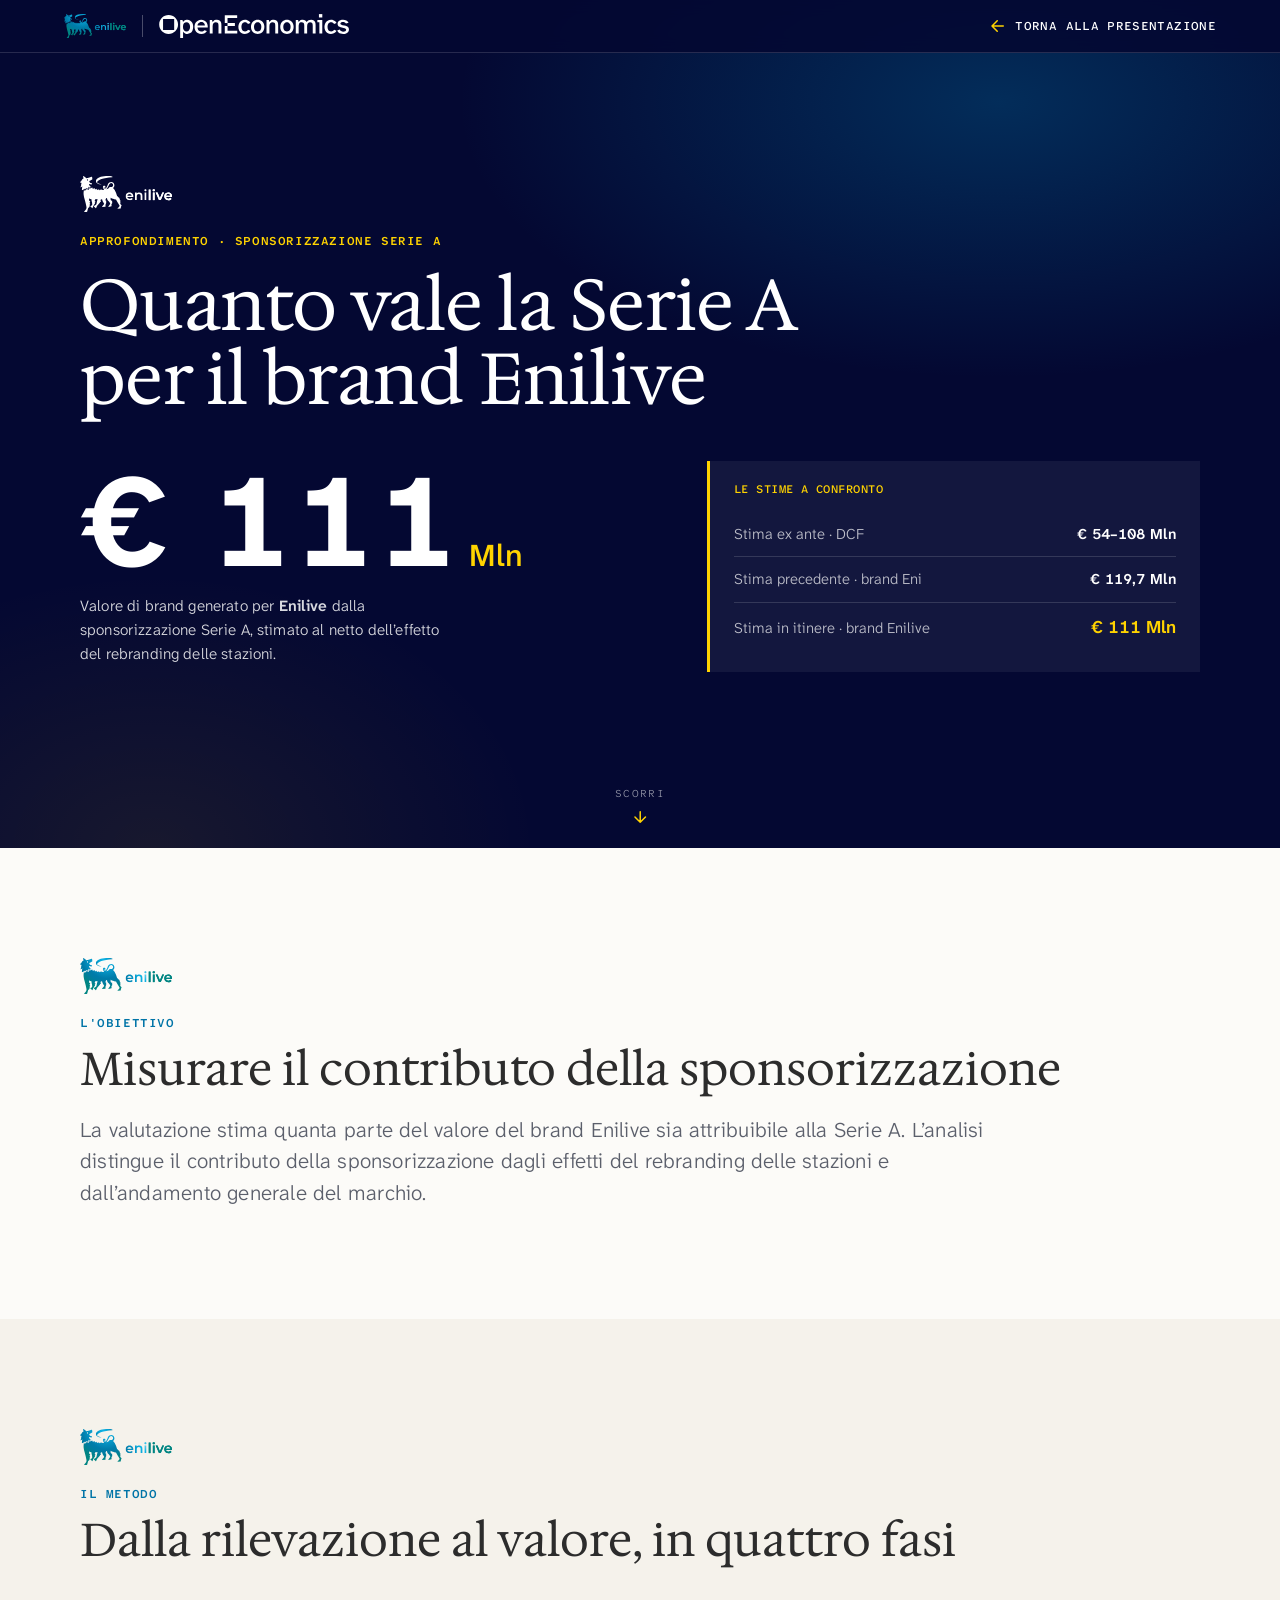
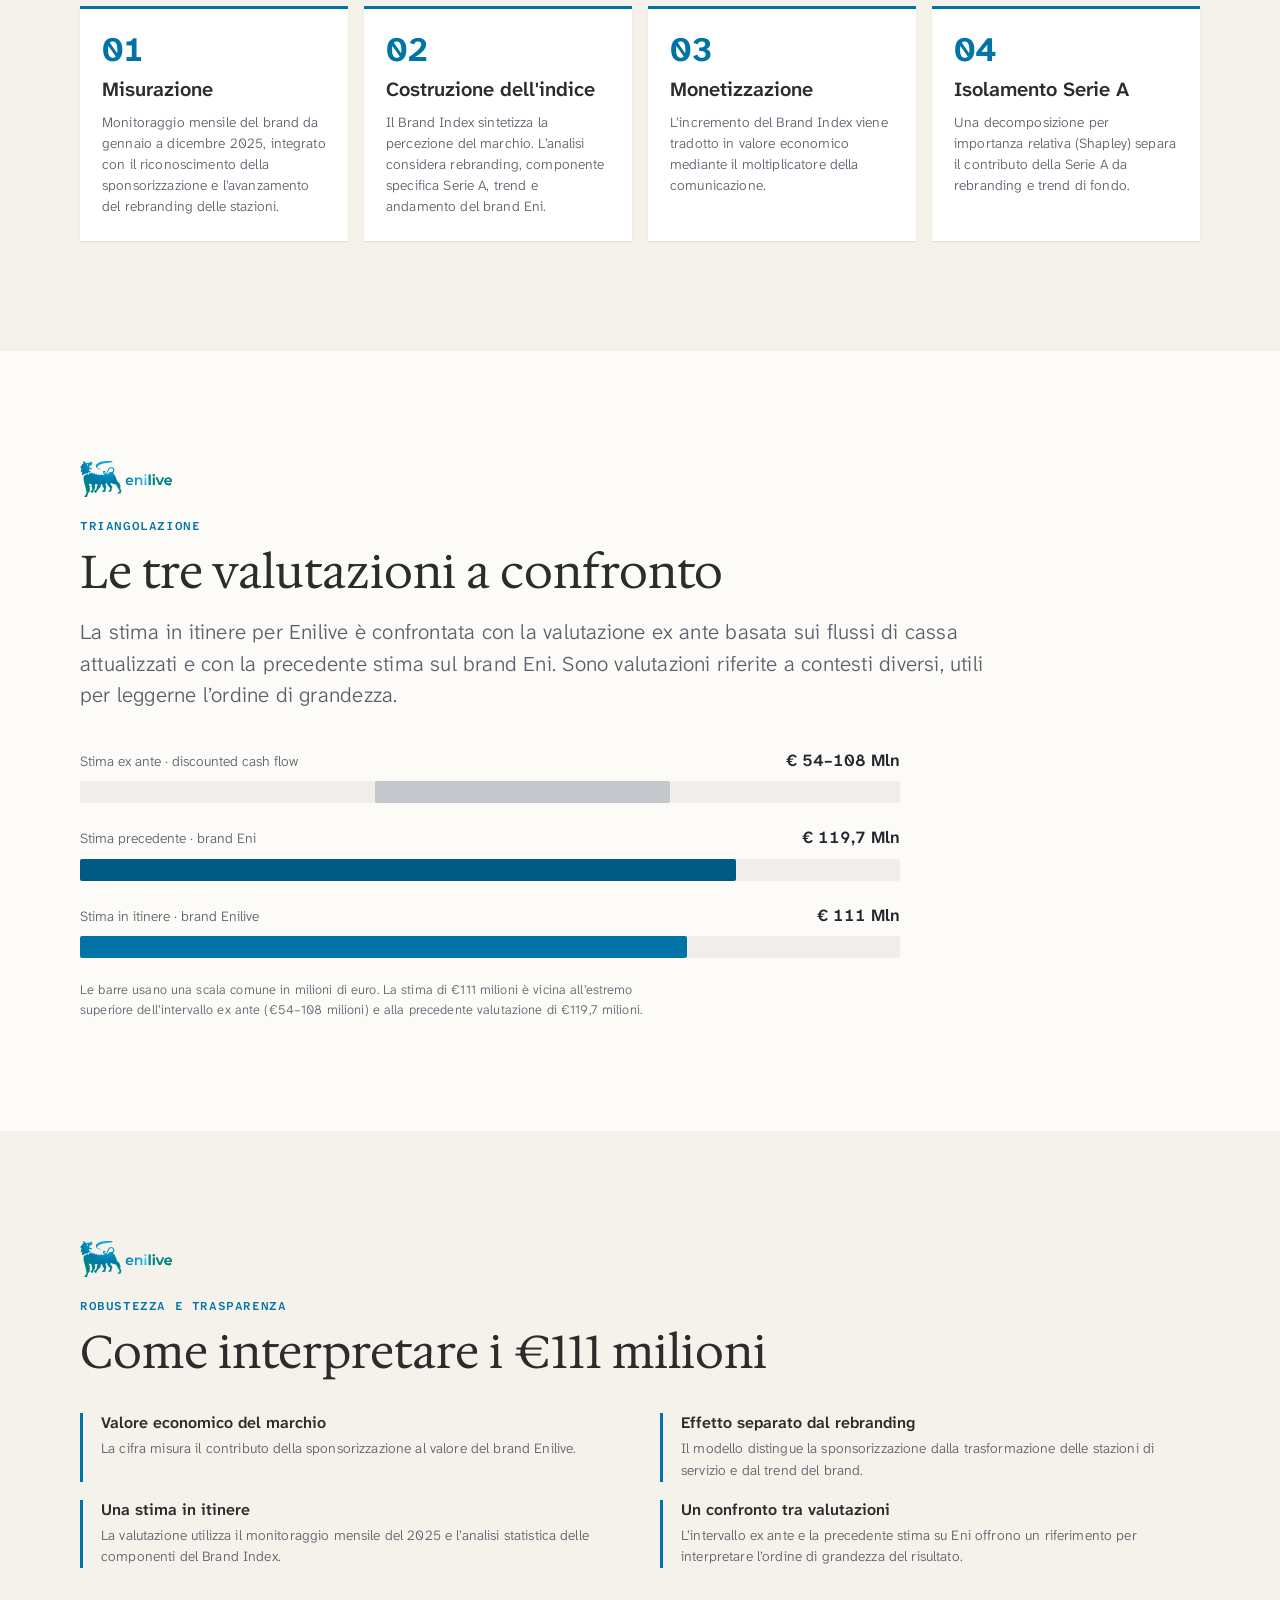
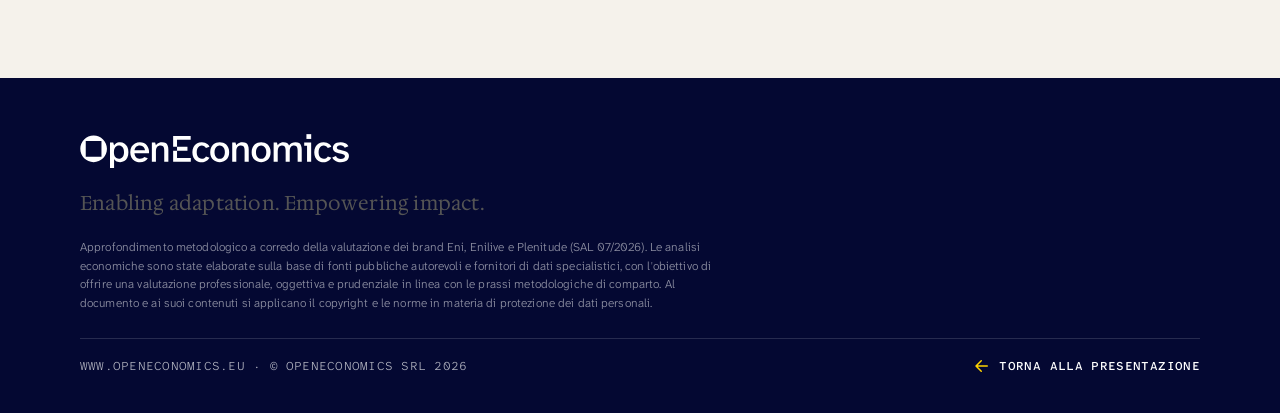
==== commit c15150fd: "Refactor code structure for improved readability and maintainability" ====
--- a/serie-a.html
+++ b/serie-a.html
@@ -1,17 +1,18 @@
-<!doctype html>
+<!DOCTYPE html>
+
 <!-- ============================================================================
      Approfondimento — Sponsorizzazione Serie A · valore di brand per Enilive
      Pagina standalone collegata da index.html (CTA "Approfondisci"). Offline,
-     percorsi relativi (ds-kit/, assets/). Metodo e cifre da docs/serie_a_effect_methodology.md.
+     percorsi relativi (ds-kit/, assets/). Approfondimento della valutazione SAL 07/2026.
      ============================================================================ -->
 <html lang="it">
 <head>
-<meta charset="utf-8">
-<meta name="viewport" content="width=device-width,initial-scale=1">
+<meta charset="utf-8"/>
+<meta content="width=device-width,initial-scale=1" name="viewport"/>
 <title>Serie A · Valore di brand per Enilive — Approfondimento | OpenEconomics</title>
-<link rel="stylesheet" href="ds-kit/fonts.css">
-<link rel="stylesheet" href="ds-kit/colors_and_type.css">
-<link rel="stylesheet" href="ds-kit/components.css">
+<link href="ds-kit/fonts.css" rel="stylesheet"/>
+<link href="ds-kit/colors_and_type.css" rel="stylesheet"/>
+<link href="ds-kit/components.css" rel="stylesheet"/>
 <style>
 :root{
   --navy:#040832; --navy2:#0B1046; --yellow:#FFD300; --cream:#F5F2EB; --white:#fff;
@@ -184,227 +185,127 @@
 .reveal{opacity:0;transform:translateY(22px);transition:opacity .7s cubic-bezier(.2,.7,.2,1),transform .7s cubic-bezier(.2,.7,.2,1)}
 .reveal.in{opacity:1;transform:none}
 @media(prefers-reduced-motion:reduce){.reveal{opacity:1;transform:none;transition:none}}
+
+.detail-brand{margin-bottom:20px}.detail-brand img{height:36px;width:130px;object-fit:contain;object-position:left}.detail-brand{background:none;padding:0;width:132px}.s-navy .detail-brand img{filter:brightness(0) invert(1)}.note{max-width:75ch}@media(prefers-reduced-motion:reduce){html{scroll-behavior:auto}.reveal{opacity:1;transform:none;transition:none}}
 </style>
 </head>
 <body>
-
 <header class="top">
-  <div class="top__logos">
-    <img src="assets/enilive-logo.svg" alt="Enilive">
-    <span class="sep"></span>
-    <img src="ds-kit/components/logo-white.svg" alt="OpenEconomics">
-  </div>
-  <a class="back" href="index.html"><svg viewBox="0 0 24 24"><path d="M19 12H5M11 5l-7 7 7 7"/></svg>Torna alla presentazione</a>
+<div class="top__logos">
+<img alt="Enilive" src="assets/enilive-mark.svg"/>
+<span class="sep"></span>
+<img alt="OpenEconomics" src="ds-kit/components/logo-white.svg"/>
+</div>
+<a class="back" href="index.html"><svg viewbox="0 0 24 24"><path d="M19 12H5M11 5l-7 7 7 7"></path></svg>Torna alla presentazione</a>
 </header>
-
 <!-- ═══ HERO ═══ -->
 <section class="hero s-navy">
-  <div class="hero__glow"></div>
-  <div class="wrap">
-    <div class="eyebrow">Approfondimento · Sponsorizzazione Serie A</div>
-    <h1>Quanto vale la Serie A per il brand Enilive</h1>
-    <div class="hero__figure">
-      <div>
-        <div class="big num">€ 111<small> Mln</small></div>
-        <p class="big__cap">Valore di brand generato per <strong>Enilive</strong> nel 2025 dalla title sponsorship della Serie A, isolato dall'effetto del re-branding delle stazioni. Ritorno <strong>~3,5×</strong> sull'investimento.</p>
-      </div>
-      <div class="tri">
-        <div class="fig-label" style="color:var(--yellow)">Tre stime indipendenti convergono</div>
-        <div class="tri__row"><span>Ex-ante 2023 · DCF</span><b>€ 54–108 Mln</b></div>
-        <div class="tri__row"><span>2024 · brand Eni</span><b>€ 119,7 Mln</b></div>
-        <div class="tri__row tri__row--hl"><span>2025 · brand Enilive</span><b>€ 111 Mln</b></div>
-      </div>
-    </div>
-  </div>
-  <div class="scrollcue">Scorri<svg viewBox="0 0 24 24"><path d="M12 5v14M5 12l7 7 7-7"/></svg></div>
-</section>
-
+<div class="hero__glow"></div>
+<div class="wrap"><div class="detail-brand"><img alt="Enilive" src="assets/enilive-mark.svg"/></div>
+<div class="eyebrow">Approfondimento · Sponsorizzazione Serie A</div>
+<h1>Quanto vale la Serie A per il brand Enilive</h1>
+<div class="hero__figure">
+<div>
+<div class="big num">€ 111<small> Mln</small></div>
+<p class="big__cap">Valore di brand generato per <strong>Enilive</strong> dalla sponsorizzazione Serie A, stimato al netto dell’effetto del rebranding delle stazioni.</p>
+</div>
+<div class="tri">
+<div class="fig-label" style="color:var(--yellow)">Le stime a confronto</div>
+<div class="tri__row"><span>Stima ex ante · DCF</span><b>€ 54–108 Mln</b></div>
+<div class="tri__row"><span>Stima precedente · brand Eni</span><b>€ 119,7 Mln</b></div>
+<div class="tri__row tri__row--hl"><span>Stima in itinere · brand Enilive</span><b>€ 111 Mln</b></div>
+</div>
+</div>
+</div>
+<div class="scrollcue">Scorri<svg viewbox="0 0 24 24"><path d="M12 5v14M5 12l7 7 7-7"></path></svg></div>
+</section>
 <!-- ═══ LA DOMANDA ═══ -->
 <section class="s-white">
-  <div class="wrap reveal">
-    <div class="eyebrow">L'obiettivo</div>
-    <h2>Isolare l'effetto della Serie A, non il merito degli altri</h2>
-    <p class="lead">Nel 2025 il brand Enilive è cresciuto in modo netto. Ma nello stesso periodo agivano più leve contemporaneamente. La domanda non è "quanto è cresciuto il brand", bensì <strong>quanta di quella crescita è attribuibile alla sponsorizzazione Serie A</strong> — al netto di ciò che il re-branding delle stazioni e il trend di fondo avrebbero comunque prodotto. Solo così il ROI della sponsorizzazione non risulta gonfiato da valore generato da altro.</p>
-  </div>
-</section>
-
+<div class="wrap reveal"><div class="detail-brand"><img alt="Enilive" src="assets/enilive-mark.svg"/></div>
+<div class="eyebrow">L'obiettivo</div>
+<h2>Misurare il contributo della sponsorizzazione</h2>
+<p class="lead">La valutazione stima quanta parte del valore del brand Enilive sia attribuibile alla Serie A. L’analisi distingue il contributo della sponsorizzazione dagli effetti del rebranding delle stazioni e dall’andamento generale del marchio.</p>
+</div>
+</section>
 <!-- ═══ LA SFIDA ═══ -->
-<section class="s-cream">
-  <div class="wrap reveal">
-    <div class="eyebrow">La sfida dell'identificazione</div>
-    <h2>Tre forze si muovono insieme</h2>
-    <p class="lead">Awareness, considerazione e immagine di Enilive salgono lungo tutto il periodo di rilevazione. Una sola serie storica nazionale non basta a separare i contributi: serve una struttura che li distingua.</p>
-    <div class="grid3">
-      <div class="card" style="--tone:var(--teal)">
-        <div class="ic"><svg viewBox="0 0 24 24"><path d="M3 3v18h18"/><path d="M7 15l4-6 4 3 5-8"/></svg></div>
-        <span class="k">Forza 1</span><h3>Sponsorizzazione Serie A</h3>
-        <p>Esposizione TV e stadio a livello nazionale, scandita dal calendario di gare e campagna.</p>
-      </div>
-      <div class="card" style="--tone:var(--green)">
-        <div class="ic"><svg viewBox="0 0 24 24"><path d="M3 21h18M5 21V8l7-5 7 5v13M9 21v-6h6v6"/></svg></div>
-        <span class="k">Forza 2</span><h3>Re-branding stazioni</h3>
-        <p>Conversione fisica ENI/Agip → Enilive, con rollout progressivo regione per regione (~3.760 stazioni).</p>
-      </div>
-      <div class="card" style="--tone:var(--terra)">
-        <div class="ic"><svg viewBox="0 0 24 24"><path d="M3 12h4l3 8 4-16 3 8h4"/></svg></div>
-        <span class="k">Forza 3</span><h3>Trend di fondo</h3>
-        <p>Crescita secolare del brand, stagionalità dei carburanti e contesto macroeconomico.</p>
-      </div>
-    </div>
-  </div>
-</section>
 
 <!-- ═══ IMPRONTE ORTOGONALI ═══ -->
-<section class="s-white">
-  <div class="wrap reveal">
-    <div class="eyebrow">L'intuizione</div>
-    <h2>Impronte ortogonali nei dati</h2>
-    <p class="lead">Re-branding e Serie A lasciano <strong>tracce diverse</strong>. Il re-branding è geografico e cumulativo, ma neutro rispetto al calcio; la Serie A è nazionale e legata al calendario, ma neutra rispetto alla geografia. Questa asimmetria è la leva con cui proviamo a separarli, in un panel <strong>area × mese</strong> — con i limiti che la sezione conclusiva rende espliciti.</p>
-    <div class="ortho">
-      <div class="ortho__col" style="--tone:var(--green)">
-        <span class="ortho__tag">Re-branding</span>
-        <h3>Impronta geografica</h3>
-        <div class="ortho__row"><span class="lbl">Varia per</span><span class="val">Area × mese (rollout scaglionato)</span></div>
-        <div class="ortho__row"><span class="lbl">Legata al calcio</span><span class="val">No — colpisce tutti localmente</span></div>
-        <div class="ortho__row"><span class="lbl">Identificata da</span><span class="val">Differenze di timing tra aree</span></div>
-      </div>
-      <div class="ortho__col" style="--tone:var(--teal)">
-        <span class="ortho__tag">Serie A</span>
-        <h3>Impronta di calendario</h3>
-        <div class="ortho__row"><span class="lbl">Varia per</span><span class="val">Mese (calendario nazionale)</span></div>
-        <div class="ortho__row"><span class="lbl">Legata al calcio</span><span class="val">Sì — concentrata sugli spettatori</span></div>
-        <div class="ortho__row"><span class="lbl">Identificata da</span><span class="val">Firma temporale nazionale della sponsorship</span></div>
-      </div>
-    </div>
-  </div>
-</section>
 
 <!-- ═══ METODO 4 FASI ═══ -->
 <section class="s-cream">
-  <div class="wrap reveal">
-    <div class="eyebrow">Il metodo</div>
-    <h2>Dalla rilevazione al valore, in quattro fasi</h2>
-    <div class="steps">
-      <div class="step">
-        <span class="step__n">01</span><h3>Misurazione</h3>
-        <p>Monitoraggio mensile del brand Enilive per tutto il 2025, integrato con il riconoscimento della sponsorship Serie A e con il rollout del re-branding delle stazioni.</p>
-      </div>
-      <div class="step">
-        <span class="step__n">02</span><h3>Costruzione dell'indice</h3>
-        <p>Sintesi di awareness e immagine in un Brand Index (PCA a due stadi), coerente con la metodologia dell'intero progetto.</p>
-      </div>
-      <div class="step">
-        <span class="step__n">03</span><h3>Monetizzazione</h3>
-        <p>L'incremento del Brand Index è convertito in valore tramite il moltiplicatore della comunicazione e l'ancoraggio al valore del brand Enilive.</p>
-      </div>
-      <div class="step">
-        <span class="step__n">04</span><h3>Isolamento Serie A</h3>
-        <p>Il contributo della Serie A è separato dal re-branding e dal trend con una decomposizione per importanza relativa (Shapley / LMG).</p>
-      </div>
-    </div>
-  </div>
-</section>
-
+<div class="wrap reveal"><div class="detail-brand"><img alt="Enilive" src="assets/enilive-mark.svg"/></div>
+<div class="eyebrow">Il metodo</div>
+<h2>Dalla rilevazione al valore, in quattro fasi</h2>
+<div class="steps">
+<div class="step">
+<span class="step__n">01</span><h3>Misurazione</h3>
+<p>Monitoraggio mensile del brand da gennaio a dicembre 2025, integrato con il riconoscimento della sponsorizzazione e l’avanzamento del rebranding delle stazioni.</p>
+</div>
+<div class="step">
+<span class="step__n">02</span><h3>Costruzione dell'indice</h3>
+<p>Il Brand Index sintetizza la percezione del marchio. L’analisi considera rebranding, componente specifica Serie A, trend e andamento del brand Eni.</p>
+</div>
+<div class="step">
+<span class="step__n">03</span><h3>Monetizzazione</h3>
+<p>L’incremento del Brand Index viene tradotto in valore economico mediante il moltiplicatore della comunicazione.</p>
+</div>
+<div class="step">
+<span class="step__n">04</span><h3>Isolamento Serie A</h3>
+<p>Una decomposizione per importanza relativa (Shapley) separa il contributo della Serie A da rebranding e trend di fondo.</p>
+</div>
+</div>
+</div>
+</section>
 <!-- ═══ MONETIZZAZIONE FLOW ═══ -->
-<section class="s-navy">
-  <div class="wrap reveal">
-    <div class="eyebrow">Dalla forza del brand al valore</div>
-    <h2>La catena di monetizzazione</h2>
-    <p class="lead">L'incremento del Brand Index, moltiplicato per la sensibilità del valore del brand al Brand Index e per il valore ancora di Enilive, quantifica il <strong>build di brand complessivo</strong> del periodo — da cui si isola la quota Serie A.</p>
-    <div class="flow">
-      <div class="flow__node"><span class="flow__concept">Incremento del<br>Brand Index</span></div>
-      <span class="flow__op">×</span>
-      <div class="flow__node"><span class="flow__concept">Moltiplicatore della<br>comunicazione</span></div>
-      <span class="flow__op">×</span>
-      <div class="flow__node"><span class="flow__concept">Valore ancora del<br>brand Enilive</span></div>
-      <span class="flow__op">=</span>
-      <div class="flow__node res"><span class="flow__concept">Brand build<br>complessivo</span></div>
-    </div>
-    <p class="note">L'incremento del Brand Index viene tradotto in valore economico dal moltiplicatore della comunicazione — la sensibilità del valore del brand alla sua forza percepita — applicato al valore ancora del brand Enilive. Il risultato è il build di brand complessivo del periodo, generato dall'insieme delle leve; da qui si isola la quota Serie A.</p>
-  </div>
-</section>
 
 <!-- ═══ DECOMPOSIZIONE ═══ -->
-<section class="s-cream">
-  <div class="wrap reveal">
-    <div class="eyebrow">Isolare la Serie A</div>
-    <h2>Chi ha generato i € 252 milioni</h2>
-    <p class="lead">Tradotto in valore, l'insieme delle leve genera nel periodo un brand build di circa <strong>€ 252 milioni</strong>. Una decomposizione per importanza relativa (LMG, R² = 0,92) lo ripartisce tra i driver: il re-branding, identificato geograficamente, è il contributo maggiore; la Serie A e la sua attivazione media seguono; l'ecosistema ENI chiude.</p>
-
-    <div class="fig-label" style="margin-top:38px">Importanza relativa dei driver sul Brand Index (LMG)</div>
-    <div class="lmg">
-      <div class="lmg__row"><span class="lmg__name">Re-branding</span><div class="lmg__track"><div class="lmg__fill" style="width:51%;background:var(--green)"></div></div><span class="lmg__pct">51%</span></div>
-      <div class="lmg__row"><span class="lmg__name">Serie A</span><div class="lmg__track"><div class="lmg__fill" style="width:22%;background:var(--teal)"></div></div><span class="lmg__pct">22%</span></div>
-      <div class="lmg__row"><span class="lmg__name">Attivazione media</span><div class="lmg__track"><div class="lmg__fill" style="width:22%;background:var(--teal-d)"></div></div><span class="lmg__pct">22%</span></div>
-      <div class="lmg__row"><span class="lmg__name">Ecosistema ENI</span><div class="lmg__track"><div class="lmg__fill" style="width:5%;background:var(--grey)"></div></div><span class="lmg__pct">5%</span></div>
-    </div>
-
-    <div class="split">
-      <div class="fig-label">Il build di € 252 Mln, tradotto in valore di brand</div>
-      <div class="split__bar">
-        <div class="split__seg" style="width:51%;background:var(--green)"><span class="sv">€ 129 Mln</span><span class="sl">Re-branding</span></div>
-        <div class="split__seg" style="width:44%;background:var(--teal)"><span class="sv">€ 111 Mln</span><span class="sl">Serie A (base attivata)</span></div>
-        <div class="split__seg" style="width:5%;background:var(--grey);color:var(--navy)"><span class="sv">€ 12</span><span class="sl"></span></div>
-      </div>
-      <div class="split__legend">
-        <span><i style="background:var(--green)"></i>Re-branding · € 129 Mln</span>
-        <span><i style="background:var(--teal)"></i>Serie A · € 111 Mln</span>
-        <span><i style="background:var(--grey)"></i>Residuo di trend · € 12 Mln</span>
-      </div>
-    </div>
-    <p class="note">La <strong>base attivata</strong> della Serie A (€ 111 Mln) somma l'effetto diretto di riconoscimento sponsor, l'attivazione media collegata e la quota di spillover di notorietà: è la stessa convenzione della stima dello scorso anno, che la rende confrontabile. Serie A e Re-branding entrano come voci separate nella valutazione del brand Enilive.</p>
-  </div>
-</section>
 
 <!-- ═══ TRIANGOLAZIONE ═══ -->
 <section class="s-white">
-  <div class="wrap reveal">
-    <div class="eyebrow">Triangolazione</div>
-    <h2>Tre metodi, una risposta coerente</h2>
-    <p class="lead">La solidità della stima non poggia su un singolo modello. Tre approcci indipendenti — un business case ex-ante, la stima dello scorso anno e la nuova analisi statistica <em>in itinere</em> — convergono nello stesso ordine di grandezza.</p>
-    <div class="tribars">
-      <div>
-        <div class="tribar__head"><span>Ex-ante 2023 · discounted cash flow</span><b>€ 54–108 Mln</b></div>
-        <div class="tribar__track"><div class="tribar__fill" style="left:36%;width:36%;background:var(--grey)"></div></div>
-      </div>
-      <div>
-        <div class="tribar__head"><span>2024 · analisi sul brand Eni</span><b>€ 119,7 Mln</b></div>
-        <div class="tribar__track"><div class="tribar__fill" style="left:0;width:80%;background:var(--teal-d)"></div></div>
-      </div>
-      <div>
-        <div class="tribar__head"><span>2025 · analisi statistica sul brand Enilive</span><b>€ 111 Mln</b></div>
-        <div class="tribar__track"><div class="tribar__fill" style="left:0;width:74%;background:var(--teal)"></div></div>
-      </div>
-    </div>
-    <p class="note">Scala comune 0 – € 150 Mln. Il valore <em>in itinere</em> (€ 111 Mln) si colloca sull'upper bound della stima ex-ante e a ridosso della stima dello scorso anno: convergenza tra metodi molto diversi.</p>
-  </div>
-</section>
-
+<div class="wrap reveal"><div class="detail-brand"><img alt="Enilive" src="assets/enilive-mark.svg"/></div>
+<div class="eyebrow">Triangolazione</div>
+<h2>Le tre valutazioni a confronto</h2>
+<p class="lead">La stima in itinere per Enilive è confrontata con la valutazione ex ante basata sui flussi di cassa attualizzati e con la precedente stima sul brand Eni. Sono valutazioni riferite a contesti diversi, utili per leggerne l’ordine di grandezza.</p>
+<div class="tribars">
+<div>
+<div class="tribar__head"><span>Stima ex ante · discounted cash flow</span><b>€ 54–108 Mln</b></div>
+<div class="tribar__track"><div class="tribar__fill" style="left:36%;width:36%;background:var(--grey)"></div></div>
+</div>
+<div>
+<div class="tribar__head"><span>Stima precedente · brand Eni</span><b>€ 119,7 Mln</b></div>
+<div class="tribar__track"><div class="tribar__fill" style="left:0;width:80%;background:var(--teal-d)"></div></div>
+</div>
+<div>
+<div class="tribar__head"><span>Stima in itinere · brand Enilive</span><b>€ 111 Mln</b></div>
+<div class="tribar__track"><div class="tribar__fill" style="left:0;width:74%;background:var(--teal)"></div></div>
+</div>
+</div>
+<p class="note">Le barre usano una scala comune in milioni di euro. La stima di €111 milioni è vicina all’estremo superiore dell’intervallo ex ante (€54–108 milioni) e alla precedente valutazione di €119,7 milioni.</p>
+</div>
+</section>
 <!-- ═══ ROBUSTEZZA ═══ -->
 <section class="s-cream">
-  <div class="wrap reveal">
-    <div class="eyebrow">Robustezza e trasparenza</div>
-    <h2>Cosa rende la stima difendibile</h2>
-    <div class="robust">
-      <div class="robust__item"><h3>Un controllo sui competitor</h3><p>Lo stesso metodo applicato a marchi che non sponsorizzano la Serie A: se l'effetto comparisse anche lì, sarebbe movimento di mercato, non merito della sponsorizzazione. Serve a non attribuirle ciò che non le spetta.</p></div>
-      <div class="robust__item"><h3>Un test su chi l'ha vista</h3><p>Confrontiamo il brand di chi riconosce la sponsorizzazione con quello di chi non la riconosce: una verifica diretta dell'effetto, indipendente dal modello statistico.</p></div>
-      <div class="robust__item"><h3>Perché un intervallo, non un numero</h3><p>Il re-branding ha date di attivazione rilevate stazione per stazione, ma è avanzato a ritmo simile nelle diverse aree: la geografia lo separa dal trend solo in parte. Per questo la Serie A è espressa come intervallo — € 55–111 Mln (ROI 1,7–3,5×) — e non come punto singolo.</p></div>
-      <div class="robust__item"><h3>Nessun doppio conteggio</h3><p>Il valore generato dal re-branding è già dentro la valutazione di Enilive e viene scorporato: la Serie A entra come contributo aggiuntivo, non gonfia il totale.</p></div>
-    </div>
-    <p class="note">Assunzioni portanti dichiarate: (1) build di brand complessivo di € 252 Mln; (2) l'attivazione media di ottobre–novembre 2025 è ricondotta alla Serie A; (3) base <em>attivata</em> (re-branding non nettato), coerente con la convenzione dello scorso anno e con la sua confrontabilità year-over-year. Stima <em>in itinere</em>, indicativa, da consolidare con dati di spesa media e conteggio stazioni per area forniti da ENI.</p>
-  </div>
-</section>
-
+<div class="wrap reveal"><div class="detail-brand"><img alt="Enilive" src="assets/enilive-mark.svg"/></div>
+<div class="eyebrow">Robustezza e trasparenza</div>
+<h2>Come interpretare i €111 milioni</h2>
+<div class="robust">
+<div class="robust__item"><h3>Valore economico del marchio</h3><p>La cifra misura il contributo della sponsorizzazione al valore del brand Enilive.</p></div>
+<div class="robust__item"><h3>Effetto separato dal rebranding</h3><p>Il modello distingue la sponsorizzazione dalla trasformazione delle stazioni di servizio e dal trend del brand.</p></div>
+<div class="robust__item"><h3>Una stima in itinere</h3><p>La valutazione utilizza il monitoraggio mensile del 2025 e l’analisi statistica delle componenti del Brand Index.</p></div>
+<div class="robust__item"><h3>Un confronto tra valutazioni</h3><p>L’intervallo ex ante e la precedente stima su Eni offrono un riferimento per interpretare l’ordine di grandezza del risultato.</p></div>
+</div>
+
+</div>
+</section>
 <!-- ═══ FOOTER ═══ -->
 <footer class="foot">
-  <div class="wrap">
-    <img class="foot__logo" src="ds-kit/components/logo-white.svg" alt="OpenEconomics">
-    <p class="foot__tag">Enabling adaptation. Empowering impact.</p>
-    <p class="foot__legal">Approfondimento metodologico a corredo della valutazione dei brand Eni, Enilive e Plenitude (SAL 07/2026). Le analisi economiche sono state elaborate sulla base di fonti pubbliche autorevoli e fornitori di dati specialistici, con l'obiettivo di offrire una valutazione professionale, oggettiva e prudenziale in linea con le prassi metodologiche di comparto. Al documento e ai suoi contenuti si applicano il copyright e le norme in materia di protezione dei dati personali.</p>
-    <div class="foot__bar"><span>www.openeconomics.eu · © OpenEconomics Srl <span data-year></span></span><a class="back" href="index.html"><svg viewBox="0 0 24 24"><path d="M19 12H5M11 5l-7 7 7 7"/></svg>Torna alla presentazione</a></div>
-  </div>
+<div class="wrap">
+<img alt="OpenEconomics" class="foot__logo" src="ds-kit/components/logo-white.svg"/>
+<p class="foot__tag">Enabling adaptation. Empowering impact.</p>
+<p class="foot__legal">Approfondimento metodologico a corredo della valutazione dei brand Eni, Enilive e Plenitude (SAL 07/2026). Le analisi economiche sono state elaborate sulla base di fonti pubbliche autorevoli e fornitori di dati specialistici, con l'obiettivo di offrire una valutazione professionale, oggettiva e prudenziale in linea con le prassi metodologiche di comparto. Al documento e ai suoi contenuti si applicano il copyright e le norme in materia di protezione dei dati personali.</p>
+<div class="foot__bar"><span>www.openeconomics.eu · © OpenEconomics Srl <span data-year=""></span></span><a class="back" href="index.html"><svg viewbox="0 0 24 24"><path d="M19 12H5M11 5l-7 7 7 7"></path></svg>Torna alla presentazione</a></div>
+</div>
 </footer>
-
 <script>
 document.querySelectorAll('[data-year]').forEach(function(el){el.textContent=new Date().getFullYear();});
 var io=new IntersectionObserver(function(es){es.forEach(function(e){if(e.isIntersecting){e.target.classList.add('in');io.unobserve(e.target);}});},{rootMargin:'0px 0px -8% 0px',threshold:.08});
